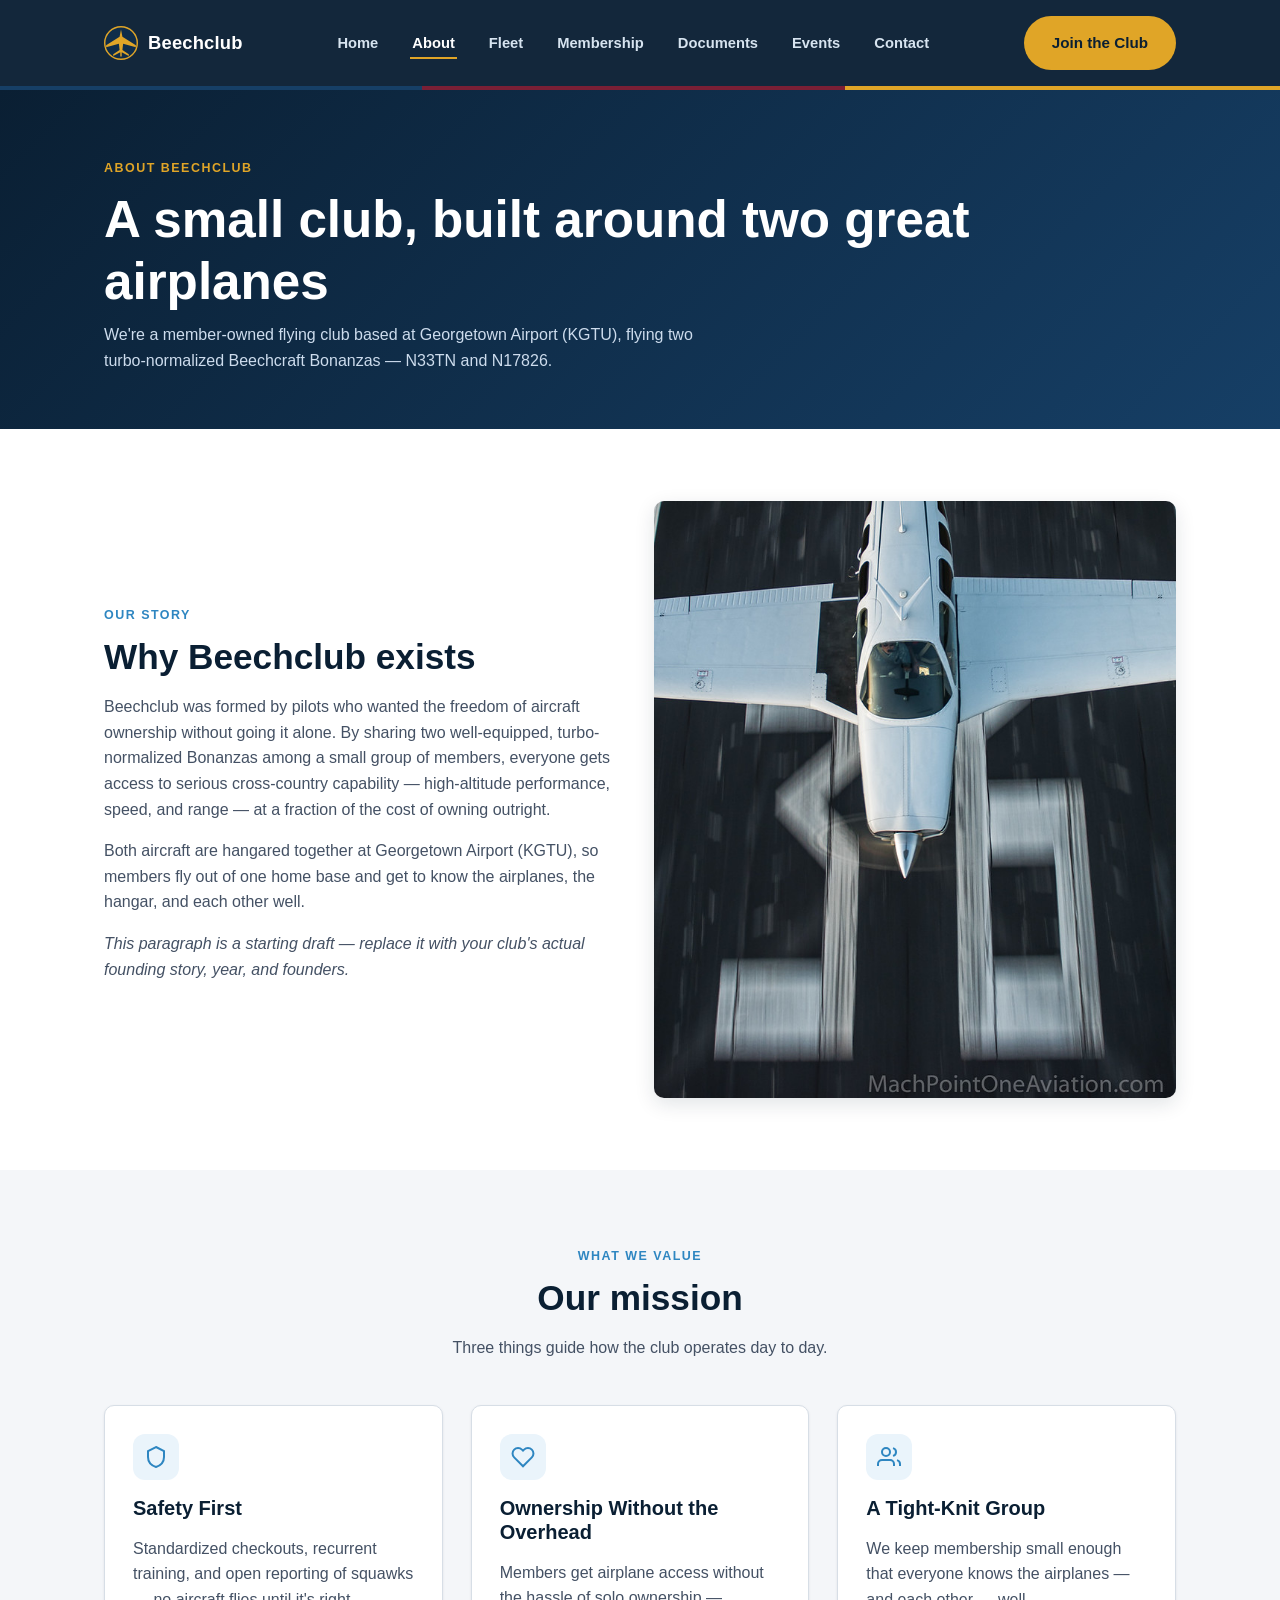
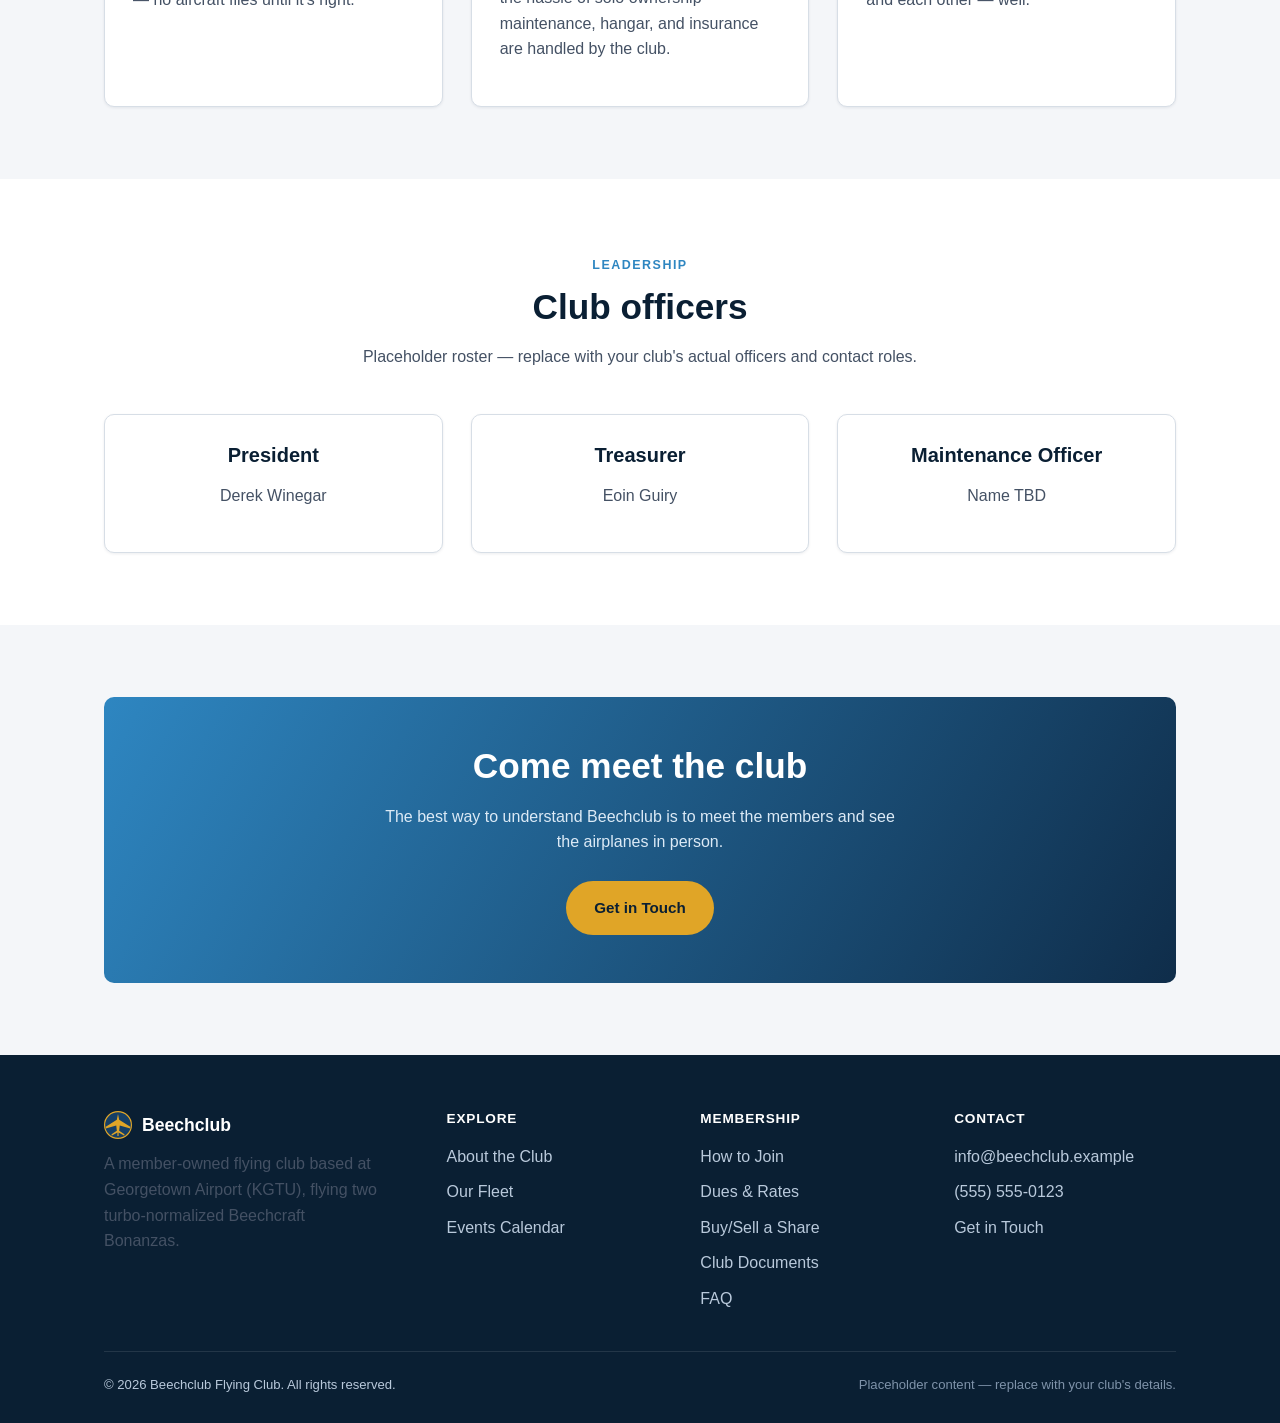
==== about.html @ 1ef234a2 "Add president and treasurer names to officer roster" ====
<!doctype html>
<html lang="en">
<head>
<meta charset="UTF-8">
<meta name="viewport" content="width=device-width, initial-scale=1.0">
<title>About Us — Beechclub Flying Club</title>
<meta name="description" content="Beechclub is a member-owned flying club based at Georgetown Airport (KGTU), flying two turbo-normalized Beechcraft Bonanzas.">
<link rel="icon" href="assets/favicon.svg" type="image/svg+xml">
<link rel="stylesheet" href="styles.css">
</head>
<body>

<header class="site-header">
  <nav class="nav">
    <a href="index.html" class="brand">
      <svg class="brand-mark" viewBox="0 0 48 48" fill="none" xmlns="http://www.w3.org/2000/svg">
        <circle cx="24" cy="24" r="23" fill="#0f2d4a" stroke="#e0a527" stroke-width="2"/>
        <path fill="#e0a527" d="M24,5 L26,15 L45,27 L45,30 L27,25 L26,34 L35,40 L35,42.5 L25,37 L25,43 L23,43 L23,37 L13,42.5 L13,40 L22,34 L21,25 L3,30 L3,27 L22,15 Z"/>
      </svg>
      Beechclub
    </a>
    <button class="nav-toggle" aria-label="Toggle navigation" aria-expanded="false">&#9776;</button>
    <ul class="nav-links">
      <li><a href="index.html">Home</a></li>
      <li><a href="about.html" aria-current="page">About</a></li>
      <li><a href="fleet.html">Fleet</a></li>
      <li><a href="membership.html">Membership</a></li>
      <li><a href="documents.html">Documents</a></li>
      <li><a href="events.html">Events</a></li>
      <li><a href="contact.html">Contact</a></li>
      <li class="nav-cta-mobile"><a href="membership.html" class="btn btn-primary">Join the Club</a></li>
    </ul>
    <div class="nav-cta">
      <a href="membership.html" class="btn btn-primary">Join the Club</a>
    </div>
  </nav>
</header>

<header class="page-header">
  <div class="container">
    <span class="eyebrow">About Beechclub</span>
    <h1>A small club, built around two great airplanes</h1>
    <p>We're a member-owned flying club based at Georgetown Airport (KGTU), flying two turbo-normalized Beechcraft Bonanzas — N33TN and N17826.</p>
  </div>
</header>

<section class="section">
  <div class="container">
    <div class="grid grid-2" style="align-items:center;">
      <div>
        <span class="eyebrow">Our Story</span>
        <h2>Why Beechclub exists</h2>
        <p>Beechclub was formed by pilots who wanted the freedom of aircraft ownership without going it alone. By sharing two well-equipped, turbo-normalized Bonanzas among a small group of members, everyone gets access to serious cross-country capability — high-altitude performance, speed, and range — at a fraction of the cost of owning outright.</p>
        <p>Both aircraft are hangared together at Georgetown Airport (KGTU), so members fly out of one home base and get to know the airplanes, the hangar, and each other well.</p>
        <p><em>This paragraph is a starting draft — replace it with your club's actual founding story, year, and founders.</em></p>
      </div>
      <div>
        <img src="assets/photos/overhead-departure.jpg" alt="Beechclub Bonanza departing Georgetown Airport (KGTU)" style="border-radius: var(--radius); box-shadow: var(--shadow-md);">
      </div>
    </div>
  </div>
</section>

<section class="section section--alt">
  <div class="container">
    <div class="section-head">
      <span class="eyebrow">What We Value</span>
      <h2>Our mission</h2>
      <p>Three things guide how the club operates day to day.</p>
    </div>
    <div class="grid grid-3">
      <div class="card">
        <div class="card-icon">
          <svg viewBox="0 0 24 24" fill="none" stroke="currentColor" stroke-width="2"><path d="M12 2l8 4v6c0 5-3.5 8.5-8 10-4.5-1.5-8-5-8-10V6l8-4z"/></svg>
        </div>
        <h3>Safety First</h3>
        <p>Standardized checkouts, recurrent training, and open reporting of squawks — no aircraft flies until it's right.</p>
      </div>
      <div class="card">
        <div class="card-icon">
          <svg viewBox="0 0 24 24" fill="none" stroke="currentColor" stroke-width="2"><path d="M20.84 4.61a5.5 5.5 0 00-7.78 0L12 5.67l-1.06-1.06a5.5 5.5 0 10-7.78 7.78L12 21.23l8.84-8.84a5.5 5.5 0 000-7.78z"/></svg>
        </div>
        <h3>Ownership Without the Overhead</h3>
        <p>Members get airplane access without the hassle of solo ownership — maintenance, hangar, and insurance are handled by the club.</p>
      </div>
      <div class="card">
        <div class="card-icon">
          <svg viewBox="0 0 24 24" fill="none" stroke="currentColor" stroke-width="2"><path d="M17 21v-2a4 4 0 00-4-4H5a4 4 0 00-4 4v2M9 11a4 4 0 100-8 4 4 0 000 8zM23 21v-2a4 4 0 00-3-3.87M16 3.13a4 4 0 010 7.75"/></svg>
        </div>
        <h3>A Tight-Knit Group</h3>
        <p>We keep membership small enough that everyone knows the airplanes — and each other — well.</p>
      </div>
    </div>
  </div>
</section>

<section class="section">
  <div class="container">
    <div class="section-head">
      <span class="eyebrow">Leadership</span>
      <h2>Club officers</h2>
      <p>Placeholder roster — replace with your club's actual officers and contact roles.</p>
    </div>
    <div class="grid grid-3">
      <div class="card text-center">
        <h3>President</h3>
        <p>Derek Winegar</p>
      </div>
      <div class="card text-center">
        <h3>Treasurer</h3>
        <p>Eoin Guiry</p>
      </div>
      <div class="card text-center">
        <h3>Maintenance Officer</h3>
        <p>Name TBD</p>
      </div>
    </div>
  </div>
</section>

<section class="section section--alt">
  <div class="container">
    <div class="cta-band">
      <h2>Come meet the club</h2>
      <p>The best way to understand Beechclub is to meet the members and see the airplanes in person.</p>
      <a href="contact.html" class="btn btn-primary">Get in Touch</a>
    </div>
  </div>
</section>

<footer class="site-footer">
  <div class="container">
    <div class="footer-grid">
      <div>
        <div class="footer-brand">
          <svg viewBox="0 0 48 48" fill="none" xmlns="http://www.w3.org/2000/svg">
            <circle cx="24" cy="24" r="23" fill="#163f66" stroke="#e0a527" stroke-width="2"/>
            <path fill="#e0a527" d="M24,5 L26,15 L45,27 L45,30 L27,25 L26,34 L35,40 L35,42.5 L25,37 L25,43 L23,43 L23,37 L13,42.5 L13,40 L22,34 L21,25 L3,30 L3,27 L22,15 Z"/>
          </svg>
          Beechclub
        </div>
        <p style="max-width: 280px;">A member-owned flying club based at Georgetown Airport (KGTU), flying two turbo-normalized Beechcraft Bonanzas.</p>
      </div>
      <div>
        <h4>Explore</h4>
        <ul>
          <li><a href="about.html">About the Club</a></li>
          <li><a href="fleet.html">Our Fleet</a></li>
          <li><a href="events.html">Events Calendar</a></li>
        </ul>
      </div>
      <div>
        <h4>Membership</h4>
        <ul>
          <li><a href="membership.html">How to Join</a></li>
          <li><a href="membership.html#dues">Dues &amp; Rates</a></li>
          <li><a href="membership.html#shares">Buy/Sell a Share</a></li>
          <li><a href="documents.html">Club Documents</a></li>
          <li><a href="membership.html#faq">FAQ</a></li>
        </ul>
      </div>
      <div>
        <h4>Contact</h4>
        <ul>
          <li><a href="mailto:info@beechclub.example">info@beechclub.example</a></li>
          <li><a href="tel:+15555550123">(555) 555-0123</a></li>
          <li><a href="contact.html">Get in Touch</a></li>
        </ul>
      </div>
    </div>
    <div class="footer-bottom">
      <span>&copy; 2026 Beechclub Flying Club. All rights reserved.</span>
      <span class="footer-note">Placeholder content — replace with your club's details.</span>
    </div>
  </div>
</footer>

<script src="script.js"></script>
</body>
</html>
---- styles.css ----
/* ==========================================================================
   Beechclub Flying Club — stylesheet
   ========================================================================== */

:root {
  --navy-900: #0a1f33;
  --navy-800: #0f2d4a;
  --navy-700: #163f66;
  --sky-500: #2e86c1;
  --sky-400: #4fa8dc;
  --sky-100: #eaf4fb;
  --gold-500: #e0a527;
  --gold-600: #c98f18;
  --maroon-600: #7a1f35;
  --gray-900: #1b2530;
  --gray-700: #445164;
  --gray-500: #6b7789;
  --gray-300: #d7dee6;
  --gray-100: #f4f6f9;
  --white: #ffffff;
  --radius: 10px;
  --shadow-sm: 0 1px 3px rgba(10, 31, 51, 0.08);
  --shadow-md: 0 6px 20px rgba(10, 31, 51, 0.12);
  --max-width: 1120px;
  --font: -apple-system, BlinkMacSystemFont, "Segoe UI", Roboto, Helvetica, Arial, sans-serif;
}

* {
  box-sizing: border-box;
}

html {
  scroll-behavior: smooth;
}

body {
  margin: 0;
  font-family: var(--font);
  color: var(--gray-900);
  background: var(--white);
  line-height: 1.6;
  -webkit-font-smoothing: antialiased;
}

img {
  max-width: 100%;
  display: block;
}

a {
  color: inherit;
  text-decoration: none;
}

.container {
  max-width: var(--max-width);
  margin: 0 auto;
  padding: 0 24px;
}

h1, h2, h3, h4 {
  font-weight: 700;
  line-height: 1.2;
  color: var(--navy-900);
  margin: 0 0 16px;
}

h1 { font-size: clamp(2rem, 4.5vw, 3.2rem); }
h2 { font-size: clamp(1.6rem, 3vw, 2.2rem); }
h3 { font-size: 1.25rem; }

p { margin: 0 0 16px; color: var(--gray-700); }

.eyebrow {
  display: inline-block;
  font-size: 0.78rem;
  font-weight: 700;
  letter-spacing: 0.12em;
  text-transform: uppercase;
  color: var(--sky-500);
  margin-bottom: 10px;
}

.section {
  padding: 72px 0;
}

.section--alt {
  background: var(--gray-100);
}

.section--navy {
  background: var(--navy-900);
  color: var(--white);
}

.section--navy h2, .section--navy .eyebrow {
  color: var(--white);
}

.section--navy p {
  color: #c3d3e3;
}

.section-head {
  max-width: 640px;
  margin: 0 auto 44px;
  text-align: center;
}

.section-head p {
  margin: 0;
}

/* ---------- Buttons ---------- */

.btn {
  display: inline-flex;
  align-items: center;
  justify-content: center;
  gap: 8px;
  padding: 13px 26px;
  border-radius: 999px;
  font-weight: 600;
  font-size: 0.95rem;
  border: 2px solid transparent;
  cursor: pointer;
  transition: transform 0.15s ease, box-shadow 0.15s ease, background 0.15s ease, color 0.15s ease;
}

.btn-primary {
  background: var(--gold-500);
  color: var(--navy-900);
}

.btn-primary:hover {
  background: var(--gold-600);
  transform: translateY(-1px);
}

.btn-outline {
  background: transparent;
  border-color: rgba(255, 255, 255, 0.5);
  color: var(--white);
}

.btn-outline:hover {
  background: rgba(255, 255, 255, 0.12);
}

.btn-outline-navy {
  background: transparent;
  border-color: var(--navy-700);
  color: var(--navy-800);
}

.btn-outline-navy:hover {
  background: var(--navy-800);
  color: var(--white);
}

/* ---------- Header / Nav ---------- */

.site-header {
  position: sticky;
  top: 0;
  z-index: 100;
  background: rgba(10, 31, 51, 0.96);
  backdrop-filter: blur(6px);
}

.site-header::after {
  content: "";
  display: block;
  height: 4px;
  background: linear-gradient(to right,
    var(--navy-700) 0%, var(--navy-700) 33%,
    var(--maroon-600) 33%, var(--maroon-600) 66%,
    var(--gold-500) 66%, var(--gold-500) 100%);
}

.nav {
  display: flex;
  align-items: center;
  justify-content: space-between;
  padding: 16px 24px;
  max-width: var(--max-width);
  margin: 0 auto;
}

.brand {
  display: flex;
  align-items: center;
  gap: 10px;
  color: var(--white);
  font-weight: 800;
  font-size: 1.15rem;
  letter-spacing: 0.01em;
}

.brand-mark {
  width: 34px;
  height: 34px;
  flex-shrink: 0;
}

.nav-links {
  display: flex;
  align-items: center;
  gap: 30px;
  list-style: none;
  margin: 0;
  padding: 0;
}

.nav-links a {
  color: #d7e4f0;
  font-weight: 600;
  font-size: 0.92rem;
  padding: 6px 2px;
  border-bottom: 2px solid transparent;
  transition: color 0.15s ease, border-color 0.15s ease;
}

.nav-links a:hover,
.nav-links a[aria-current="page"] {
  color: var(--white);
  border-color: var(--gold-500);
}

.nav-cta {
  display: flex;
  align-items: center;
  gap: 16px;
}

.nav-toggle {
  display: none;
  background: none;
  border: none;
  color: var(--white);
  font-size: 1.6rem;
  cursor: pointer;
  padding: 4px;
}

.nav-cta-mobile {
  display: none;
}

@media (max-width: 860px) {
  .nav-toggle {
    display: block;
    order: 2;
    margin-left: auto;
  }

  .nav-cta {
    display: none;
  }

  .nav-links {
    position: absolute;
    top: 100%;
    left: 0;
    right: 0;
    background: var(--navy-800);
    flex-direction: column;
    align-items: flex-start;
    gap: 0;
    max-height: 0;
    overflow: hidden;
    transition: max-height 0.25s ease;
  }

  .nav-links.is-open {
    max-height: 480px;
  }

  .nav-links li {
    width: 100%;
  }

  .nav-links a {
    display: block;
    width: 100%;
    padding: 14px 24px;
    border-bottom: 1px solid rgba(255,255,255,0.08);
  }

  .nav-cta-mobile {
    display: block;
    padding: 14px 24px;
  }

  .nav-cta-mobile a {
    display: block;
    width: 100%;
    text-align: center;
    border-bottom: none;
  }
}

/* ---------- Hero ---------- */

.hero {
  position: relative;
  background: linear-gradient(150deg, var(--navy-900) 0%, var(--navy-700) 60%, var(--sky-500) 130%);
  color: var(--white);
  padding: 96px 0 110px;
  overflow: hidden;
}

.hero::after {
  content: "";
  position: absolute;
  inset: 0;
  background-image: radial-gradient(circle at 82% 20%, rgba(224, 165, 39, 0.18), transparent 45%),
                     radial-gradient(circle at 10% 85%, rgba(79, 168, 220, 0.25), transparent 40%);
  pointer-events: none;
}

.hero-inner {
  position: relative;
  display: grid;
  grid-template-columns: 1.1fr 0.9fr;
  gap: 48px;
  align-items: center;
}

.hero h1 {
  color: var(--white);
  margin-bottom: 18px;
}

.hero p.lead {
  font-size: 1.15rem;
  color: #d7e4f0;
  max-width: 480px;
}

.hero-actions {
  display: flex;
  gap: 14px;
  flex-wrap: wrap;
  margin-top: 30px;
}

.hero-stats {
  display: flex;
  gap: 28px;
  margin-top: 48px;
  flex-wrap: wrap;
}

.hero-stat .num {
  font-size: 1.9rem;
  font-weight: 800;
  color: var(--gold-500);
}

.hero-stat .label {
  font-size: 0.82rem;
  color: #b9c9db;
  text-transform: uppercase;
  letter-spacing: 0.06em;
}

.hero-art {
  position: relative;
  display: flex;
  align-items: center;
  justify-content: center;
}

.hero-art svg {
  width: 100%;
  max-width: 420px;
  filter: drop-shadow(0 20px 30px rgba(0,0,0,0.35));
}

@media (max-width: 860px) {
  .hero-inner { grid-template-columns: 1fr; }
  .hero-art { order: -1; }
  .hero-art svg { max-width: 260px; }
}

/* ---------- Page header (non-home pages) ---------- */

.page-header {
  background: linear-gradient(135deg, var(--navy-900), var(--navy-700));
  color: var(--white);
  padding: 64px 0 56px;
}

.page-header .eyebrow { color: var(--gold-500); }
.page-header h1 { color: var(--white); margin-bottom: 10px; }
.page-header p { color: #cddced; max-width: 620px; margin: 0; }

/* ---------- Cards / grids ---------- */

.grid {
  display: grid;
  gap: 28px;
}

.grid-3 { grid-template-columns: repeat(3, 1fr); }
.grid-2 { grid-template-columns: repeat(2, 1fr); }

@media (max-width: 860px) {
  .grid-3, .grid-2 { grid-template-columns: 1fr; }
}

.card {
  background: var(--white);
  border: 1px solid var(--gray-300);
  border-radius: var(--radius);
  padding: 28px;
  box-shadow: var(--shadow-sm);
  transition: transform 0.15s ease, box-shadow 0.15s ease;
}

.card:hover {
  transform: translateY(-3px);
  box-shadow: var(--shadow-md);
}

.card-icon {
  width: 46px;
  height: 46px;
  border-radius: 12px;
  background: var(--sky-100);
  color: var(--sky-500);
  display: flex;
  align-items: center;
  justify-content: center;
  margin-bottom: 16px;
}

.card-icon svg { width: 24px; height: 24px; }

/* ---------- Aircraft cards ---------- */

.plane-card {
  background: var(--white);
  border: 1px solid var(--gray-300);
  border-radius: var(--radius);
  overflow: hidden;
  box-shadow: var(--shadow-sm);
}

.plane-media {
  height: 190px;
  background: linear-gradient(135deg, var(--sky-500), var(--navy-700));
  display: flex;
  align-items: center;
  justify-content: center;
  position: relative;
}

.plane-media svg {
  width: 96px;
  height: 96px;
  color: rgba(255,255,255,0.92);
}

.plane-tag {
  position: absolute;
  top: 14px;
  left: 14px;
  background: var(--gold-500);
  color: var(--navy-900);
  font-size: 0.72rem;
  font-weight: 800;
  letter-spacing: 0.05em;
  text-transform: uppercase;
  padding: 5px 10px;
  border-radius: 999px;
}

.plane-body { padding: 22px 24px 26px; }

.plane-body h3 { margin-bottom: 4px; }

.plane-reg {
  font-size: 0.85rem;
  color: var(--sky-500);
  font-weight: 700;
  margin-bottom: 14px;
}

.spec-table {
  width: 100%;
  border-collapse: collapse;
  margin: 14px 0 6px;
  font-size: 0.9rem;
}

.spec-table td {
  padding: 7px 0;
  border-bottom: 1px solid var(--gray-300);
  color: var(--gray-700);
}

.spec-table td:last-child {
  text-align: right;
  font-weight: 700;
  color: var(--navy-900);
}

/* ---------- Tables ---------- */

.table-wrap {
  overflow-x: auto;
  border-radius: var(--radius);
  border: 1px solid var(--gray-300);
}

table.dues {
  width: 100%;
  border-collapse: collapse;
  min-width: 520px;
}

table.dues th, table.dues td {
  padding: 14px 20px;
  text-align: left;
  border-bottom: 1px solid var(--gray-300);
}

table.dues th {
  background: var(--navy-900);
  color: var(--white);
  font-size: 0.85rem;
  text-transform: uppercase;
  letter-spacing: 0.04em;
}

table.dues tbody tr:last-child td { border-bottom: none; }
table.dues tbody tr:nth-child(even) { background: var(--gray-100); }

/* ---------- Steps ---------- */

.steps {
  counter-reset: step;
  list-style: none;
  margin: 0;
  padding: 0;
  display: grid;
  gap: 20px;
}

.steps li {
  display: flex;
  gap: 18px;
  align-items: flex-start;
}

.steps li::before {
  counter-increment: step;
  content: counter(step);
  flex-shrink: 0;
  width: 38px;
  height: 38px;
  border-radius: 50%;
  background: var(--gold-500);
  color: var(--navy-900);
  font-weight: 800;
  display: flex;
  align-items: center;
  justify-content: center;
}

.steps h4 { margin-bottom: 4px; }
.steps p { margin: 0; }

/* ---------- Timeline / events ---------- */

.event-row {
  display: flex;
  gap: 24px;
  padding: 22px 0;
  border-bottom: 1px solid var(--gray-300);
}

.event-row:last-child { border-bottom: none; }

.event-date {
  flex-shrink: 0;
  width: 84px;
  text-align: center;
  background: var(--navy-900);
  color: var(--white);
  border-radius: var(--radius);
  padding: 12px 8px;
}

.event-date .month {
  display: block;
  font-size: 0.72rem;
  text-transform: uppercase;
  letter-spacing: 0.06em;
  color: var(--gold-500);
  font-weight: 700;
}

.event-date .day {
  display: block;
  font-size: 1.5rem;
  font-weight: 800;
}

.event-body h3 { margin-bottom: 4px; }

.event-meta {
  font-size: 0.85rem;
  color: var(--sky-500);
  font-weight: 700;
  margin-bottom: 8px;
}

.badge {
  display: inline-block;
  font-size: 0.72rem;
  font-weight: 700;
  text-transform: uppercase;
  letter-spacing: 0.04em;
  padding: 4px 10px;
  border-radius: 999px;
  background: var(--sky-100);
  color: var(--sky-500);
  margin-left: 10px;
}

/* ---------- Forms ---------- */

.form-grid {
  display: grid;
  grid-template-columns: 1fr 1fr;
  gap: 20px;
}

.form-grid .full { grid-column: 1 / -1; }

@media (max-width: 700px) {
  .form-grid { grid-template-columns: 1fr; }
}

label {
  display: block;
  font-size: 0.85rem;
  font-weight: 700;
  color: var(--navy-900);
  margin-bottom: 6px;
}

input, select, textarea {
  width: 100%;
  padding: 12px 14px;
  border: 1px solid var(--gray-300);
  border-radius: 8px;
  font-family: var(--font);
  font-size: 0.95rem;
  color: var(--gray-900);
  background: var(--white);
}

input:focus, select:focus, textarea:focus {
  outline: none;
  border-color: var(--sky-500);
  box-shadow: 0 0 0 3px rgba(46, 134, 193, 0.15);
}

textarea { resize: vertical; min-height: 120px; }

.form-note {
  font-size: 0.82rem;
  color: var(--gray-500);
  margin-top: 4px;
}

.form-success {
  display: none;
  background: #e6f6ec;
  border: 1px solid #b7e3c6;
  color: #1e6b3a;
  padding: 16px 18px;
  border-radius: var(--radius);
  margin-bottom: 20px;
  font-weight: 600;
}

/* ---------- Contact info list ---------- */

.info-list {
  display: grid;
  gap: 18px;
}

.info-item {
  display: flex;
  gap: 14px;
  align-items: flex-start;
}

.info-item .card-icon { margin-bottom: 0; }

.info-item h4 { margin-bottom: 2px; }
.info-item p { margin: 0; }

.map-placeholder {
  height: 260px;
  border-radius: var(--radius);
  background: repeating-linear-gradient(135deg, var(--sky-100), var(--sky-100) 12px, var(--white) 12px, var(--white) 24px);
  border: 1px dashed var(--gray-300);
  display: flex;
  align-items: center;
  justify-content: center;
  color: var(--gray-500);
  font-weight: 600;
  text-align: center;
  padding: 20px;
}

/* ---------- Weather / METAR ---------- */

.metar-grid {
  display: grid;
  grid-template-columns: repeat(auto-fit, minmax(240px, 1fr));
  gap: 20px;
}

.metar-card {
  background: var(--white);
  border: 1px solid var(--gray-300);
  border-radius: var(--radius);
  padding: 20px 22px;
  box-shadow: var(--shadow-sm);
}

.metar-card-head {
  display: flex;
  align-items: flex-start;
  justify-content: space-between;
  gap: 10px;
  margin-bottom: 14px;
}

.metar-station {
  font-weight: 800;
  font-size: 1.05rem;
  color: var(--navy-900);
  display: flex;
  flex-direction: column;
}

.metar-name {
  font-weight: 500;
  font-size: 0.78rem;
  color: var(--gray-500);
  margin-top: 2px;
}

.metar-badge {
  flex-shrink: 0;
  font-size: 0.72rem;
  font-weight: 800;
  letter-spacing: 0.04em;
  padding: 4px 10px;
  border-radius: 999px;
  color: var(--white);
  background: var(--gray-500);
}

.fc-vfr { background: #1e8f4e; }
.fc-mvfr { background: #2e86c1; }
.fc-ifr { background: #d1453b; }
.fc-lifr { background: #b13be0; }

.metar-stats {
  display: grid;
  grid-template-columns: 1fr 1fr;
  gap: 10px 14px;
  font-size: 0.88rem;
  color: var(--navy-900);
  font-weight: 600;
  margin-bottom: 14px;
}

.metar-stats span {
  display: block;
  font-size: 0.72rem;
  font-weight: 700;
  text-transform: uppercase;
  letter-spacing: 0.04em;
  color: var(--gray-500);
  margin-bottom: 2px;
}

.metar-meta {
  font-size: 0.78rem;
  color: var(--gray-500);
  border-top: 1px solid var(--gray-300);
  padding-top: 10px;
}

.metar-meta a {
  color: var(--sky-500);
  font-weight: 600;
}

/* ---------- CTA band ---------- */

.cta-band {
  background: linear-gradient(120deg, var(--sky-500), var(--navy-800));
  color: var(--white);
  border-radius: var(--radius);
  padding: 48px;
  text-align: center;
}

.cta-band h2 { color: var(--white); }
.cta-band p { color: #dceaf6; max-width: 520px; margin: 0 auto 26px; }

/* ---------- Footer ---------- */

.site-footer {
  background: var(--navy-900);
  color: #b9c9db;
  padding: 56px 0 28px;
}

.footer-grid {
  display: grid;
  grid-template-columns: 1.4fr 1fr 1fr 1fr;
  gap: 32px;
  margin-bottom: 40px;
}

@media (max-width: 860px) {
  .footer-grid { grid-template-columns: 1fr 1fr; }
}
@media (max-width: 520px) {
  .footer-grid { grid-template-columns: 1fr; }
}

.footer-grid h4 {
  color: var(--white);
  font-size: 0.85rem;
  text-transform: uppercase;
  letter-spacing: 0.06em;
  margin-bottom: 16px;
}

.footer-brand {
  display: flex;
  align-items: center;
  gap: 10px;
  color: var(--white);
  font-weight: 800;
  font-size: 1.1rem;
  margin-bottom: 12px;
}

.footer-brand svg { width: 28px; height: 28px; }

.footer-grid ul {
  list-style: none;
  margin: 0;
  padding: 0;
  display: grid;
  gap: 10px;
}

.footer-grid a:hover { color: var(--white); }

.footer-bottom {
  border-top: 1px solid rgba(255,255,255,0.1);
  padding-top: 22px;
  display: flex;
  justify-content: space-between;
  flex-wrap: wrap;
  gap: 10px;
  font-size: 0.82rem;
}

.footer-note {
  color: #7f93aa;
}

/* ---------- Utility ---------- */

.text-center { text-align: center; }
.mt-0 { margin-top: 0; }
.mb-0 { margin-bottom: 0; }
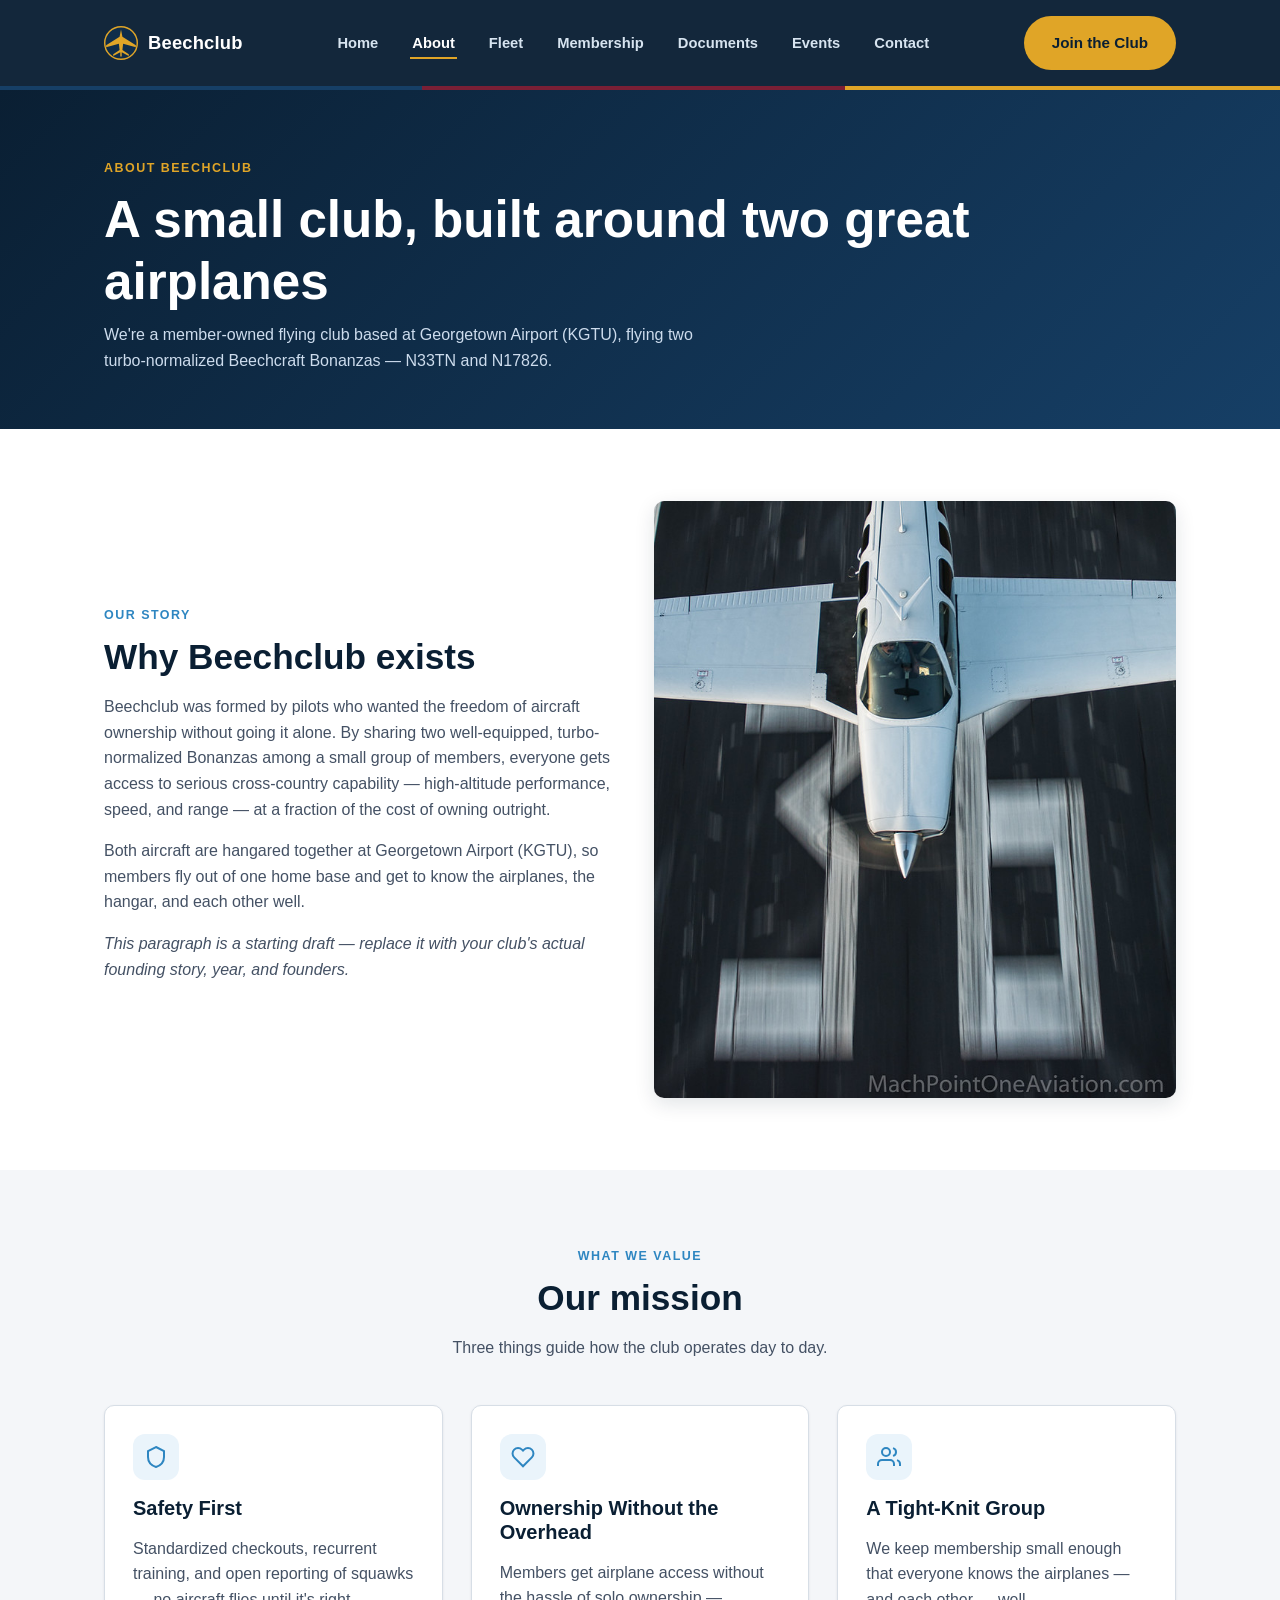
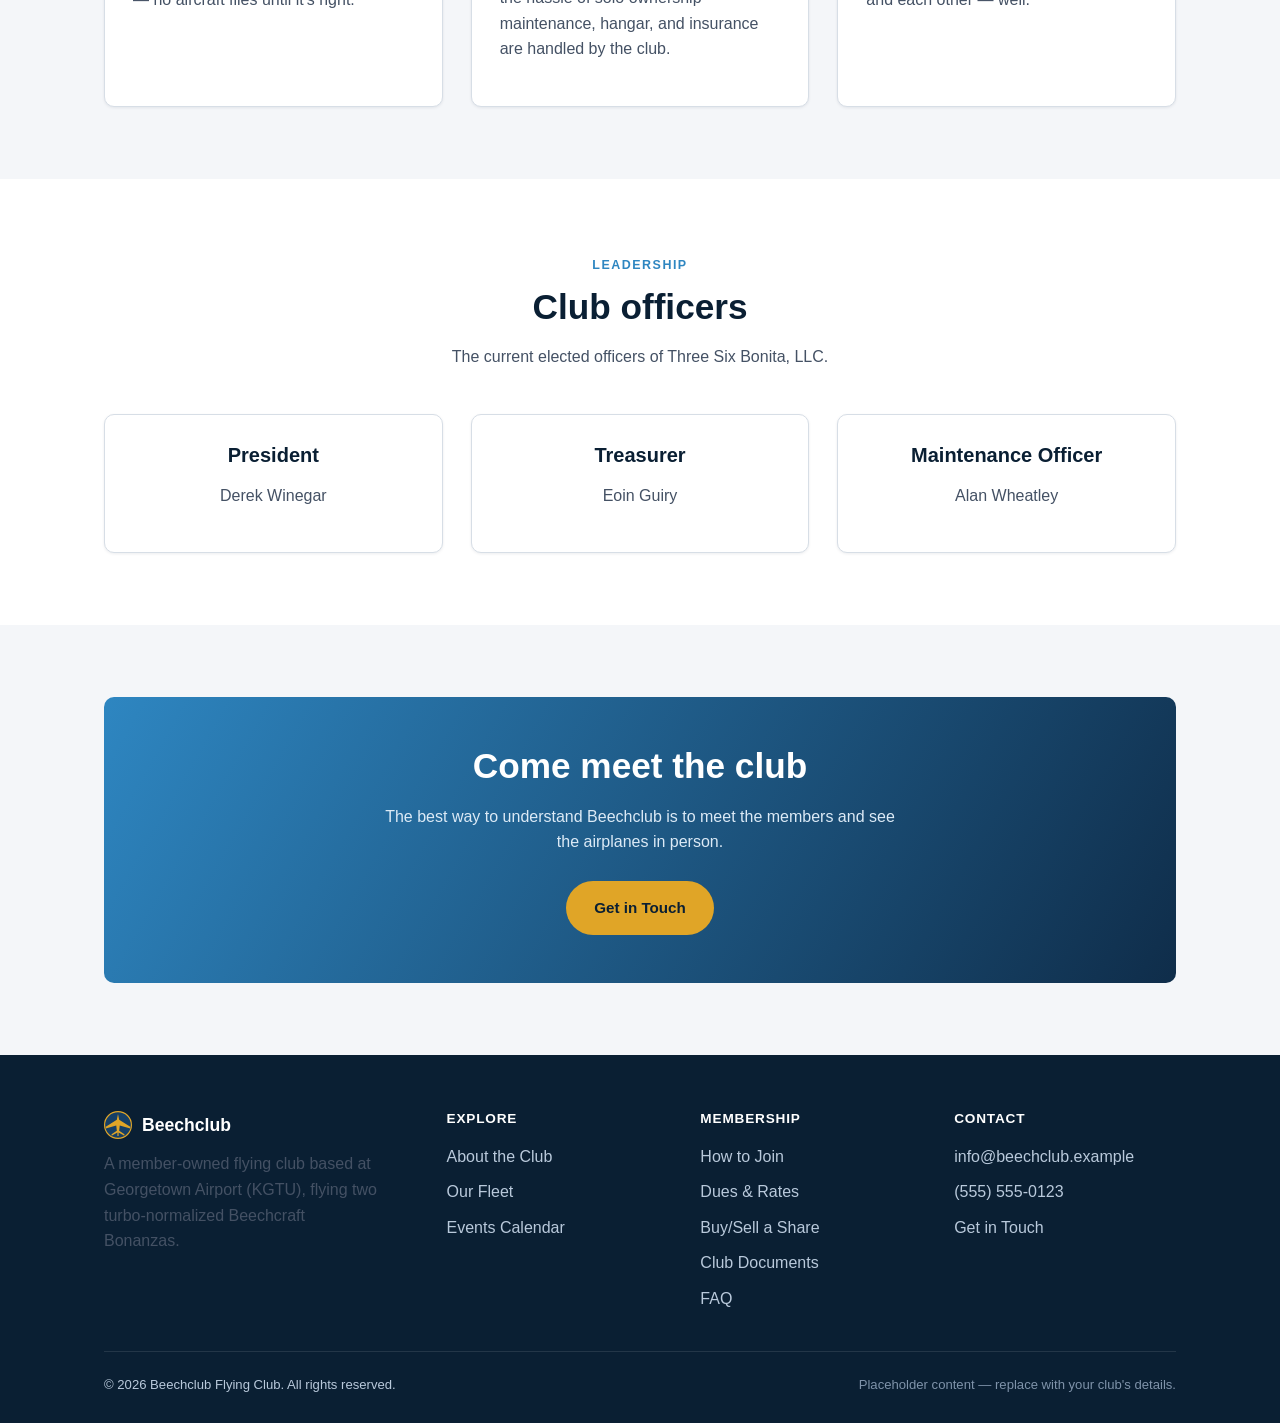
==== commit 47cfb06f: "Add Operating Agreement and Club Rules PDFs, fill in officer roster Publish the Three Six Bonita, LL" ====
--- a/about.html
+++ b/about.html
@@ -99,7 +99,7 @@
     <div class="section-head">
       <span class="eyebrow">Leadership</span>
       <h2>Club officers</h2>
-      <p>Placeholder roster — replace with your club's actual officers and contact roles.</p>
+      <p>The current elected officers of Three Six Bonita, LLC.</p>
     </div>
     <div class="grid grid-3">
       <div class="card text-center">
@@ -112,7 +112,7 @@
       </div>
       <div class="card text-center">
         <h3>Maintenance Officer</h3>
-        <p>Name TBD</p>
+        <p>Alan Wheatley</p>
       </div>
     </div>
   </div>
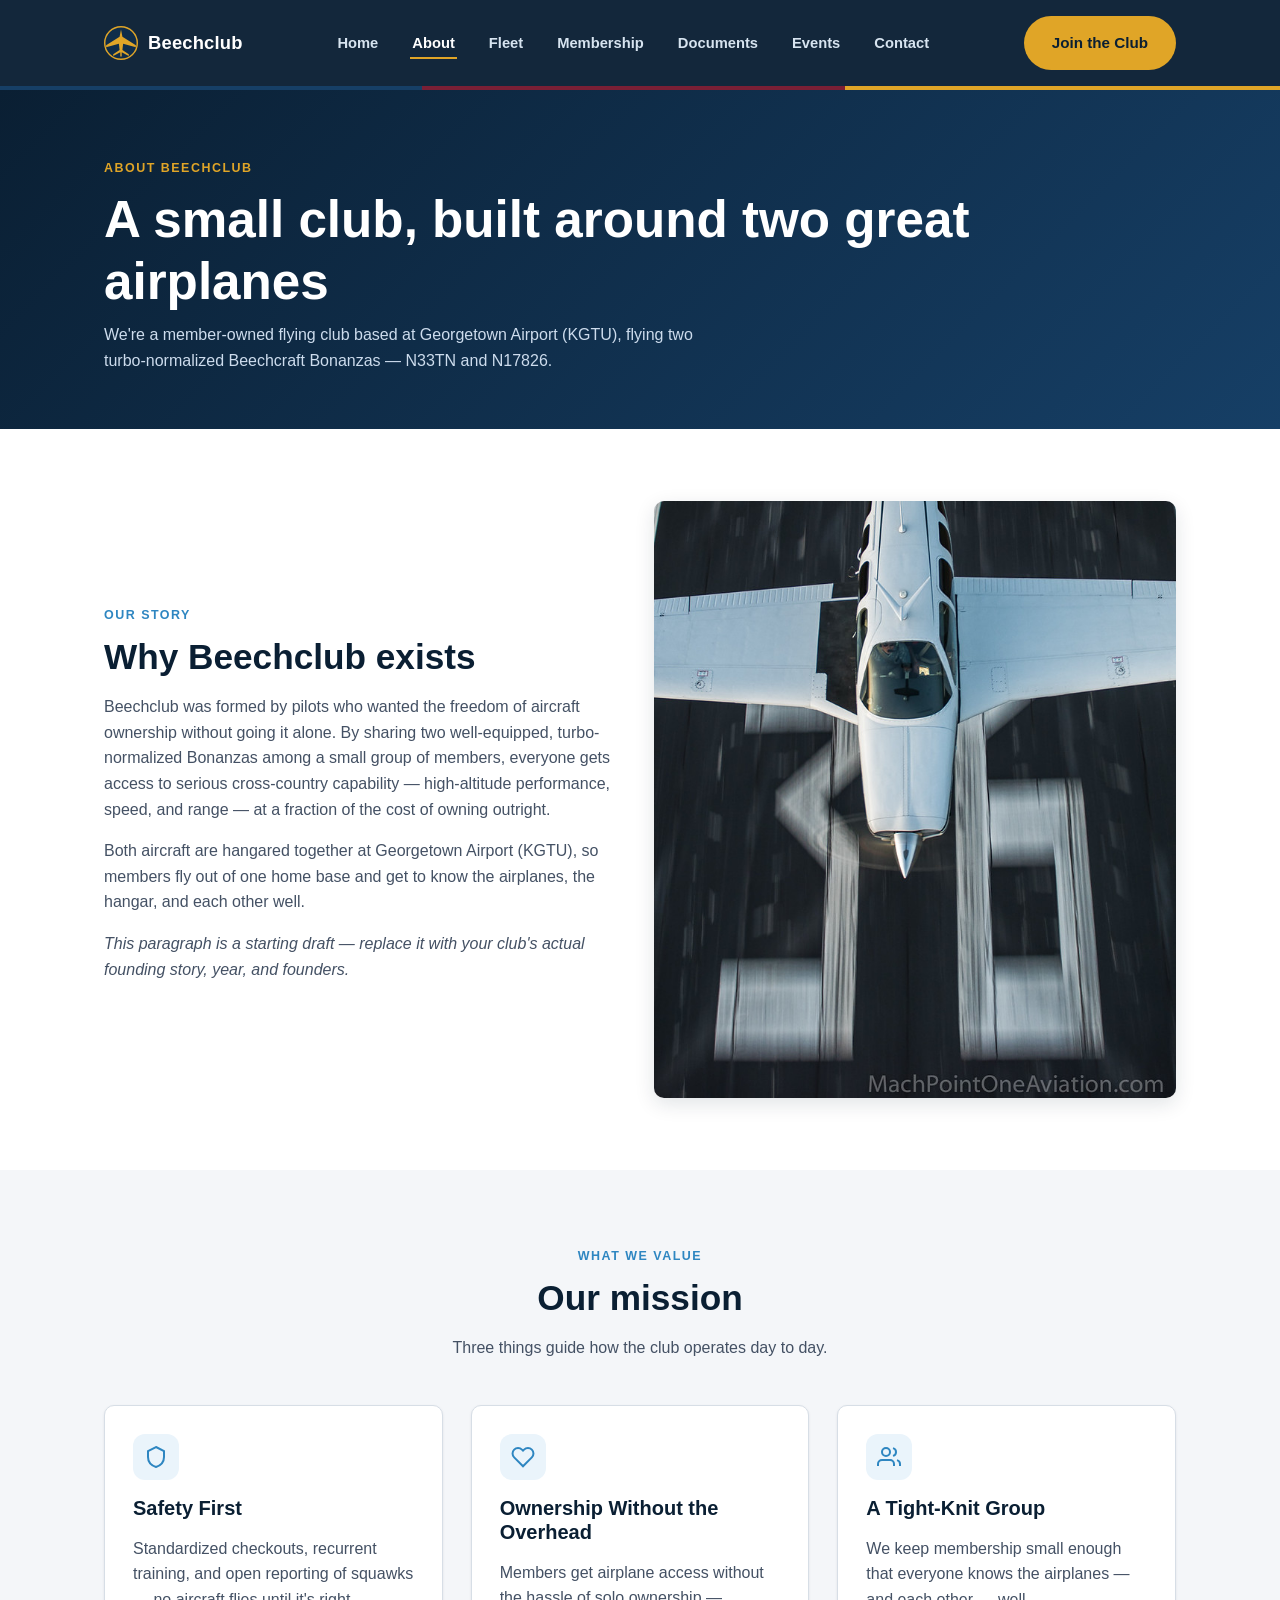
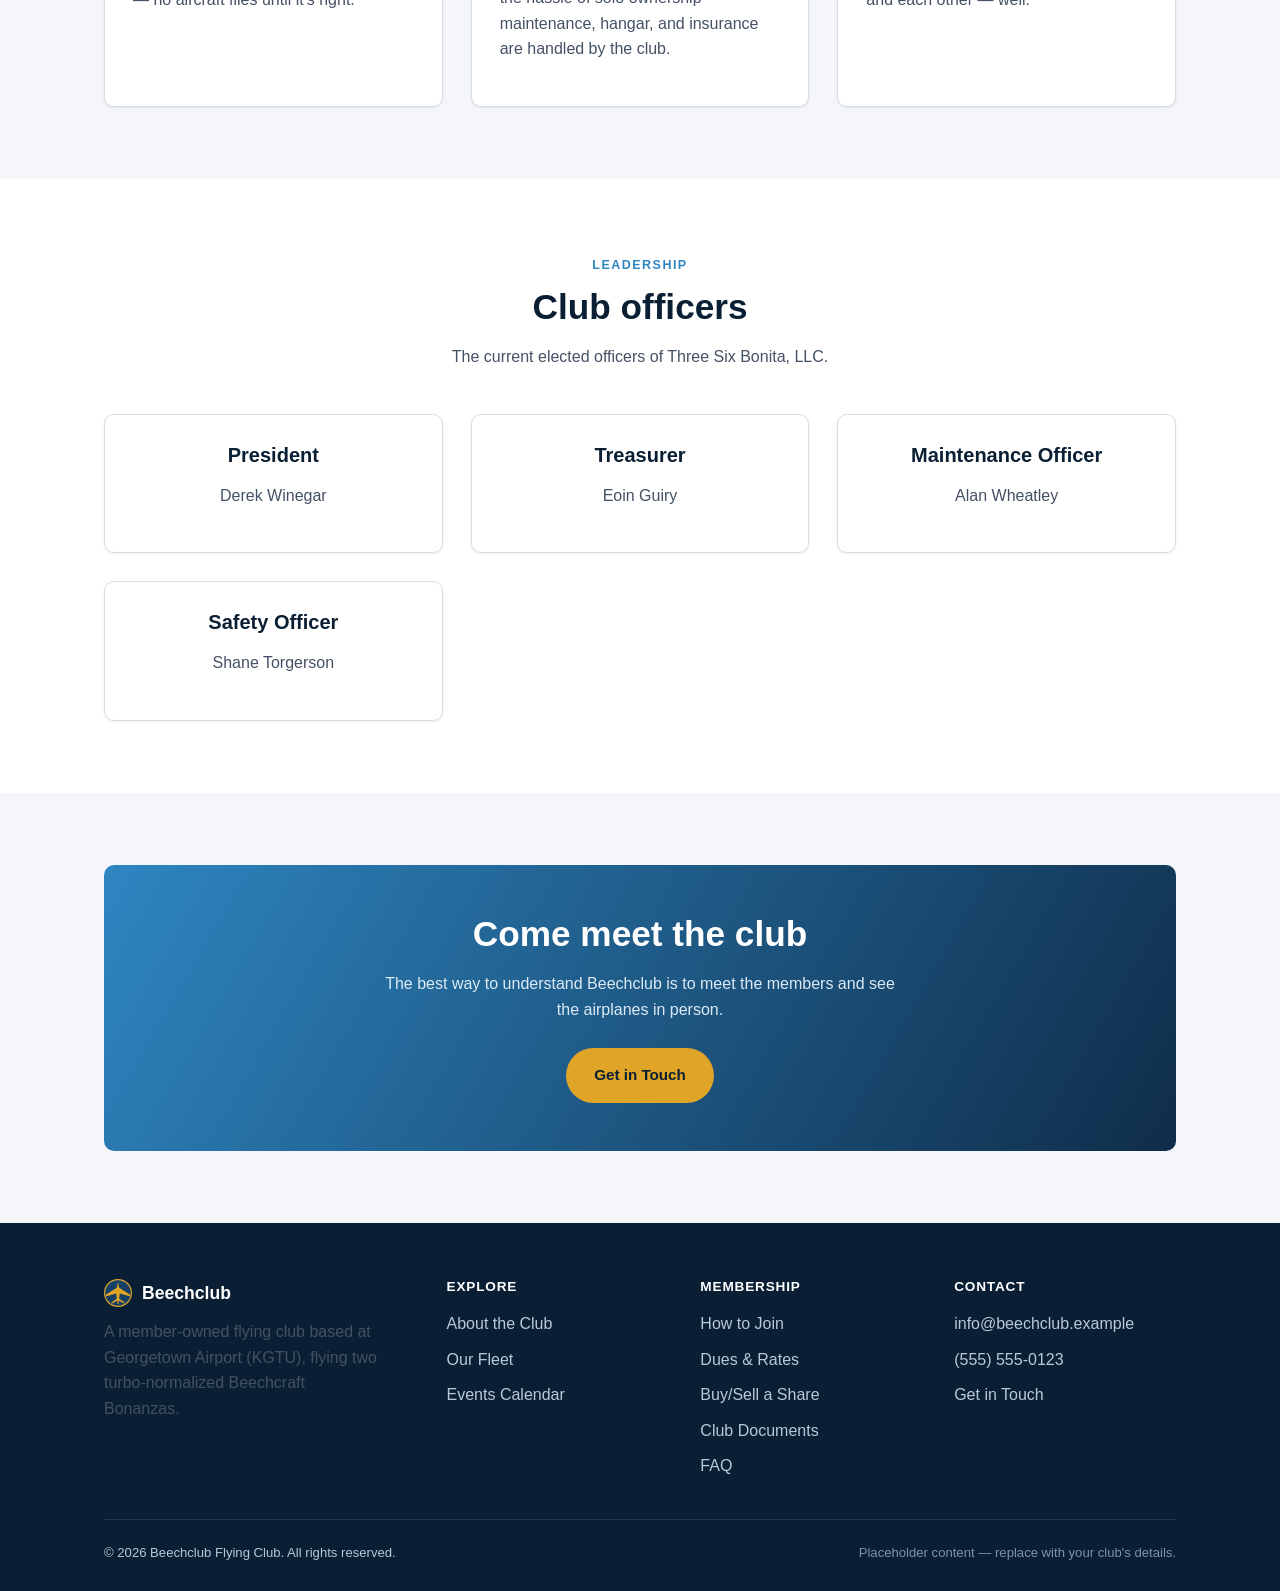
==== commit 355068bf: "Add Safety Officer to the club officers roster" ====
--- a/about.html
+++ b/about.html
@@ -114,6 +114,10 @@
         <h3>Maintenance Officer</h3>
         <p>Alan Wheatley</p>
       </div>
+      <div class="card text-center">
+        <h3>Safety Officer</h3>
+        <p>Shane Torgerson</p>
+      </div>
     </div>
   </div>
 </section>
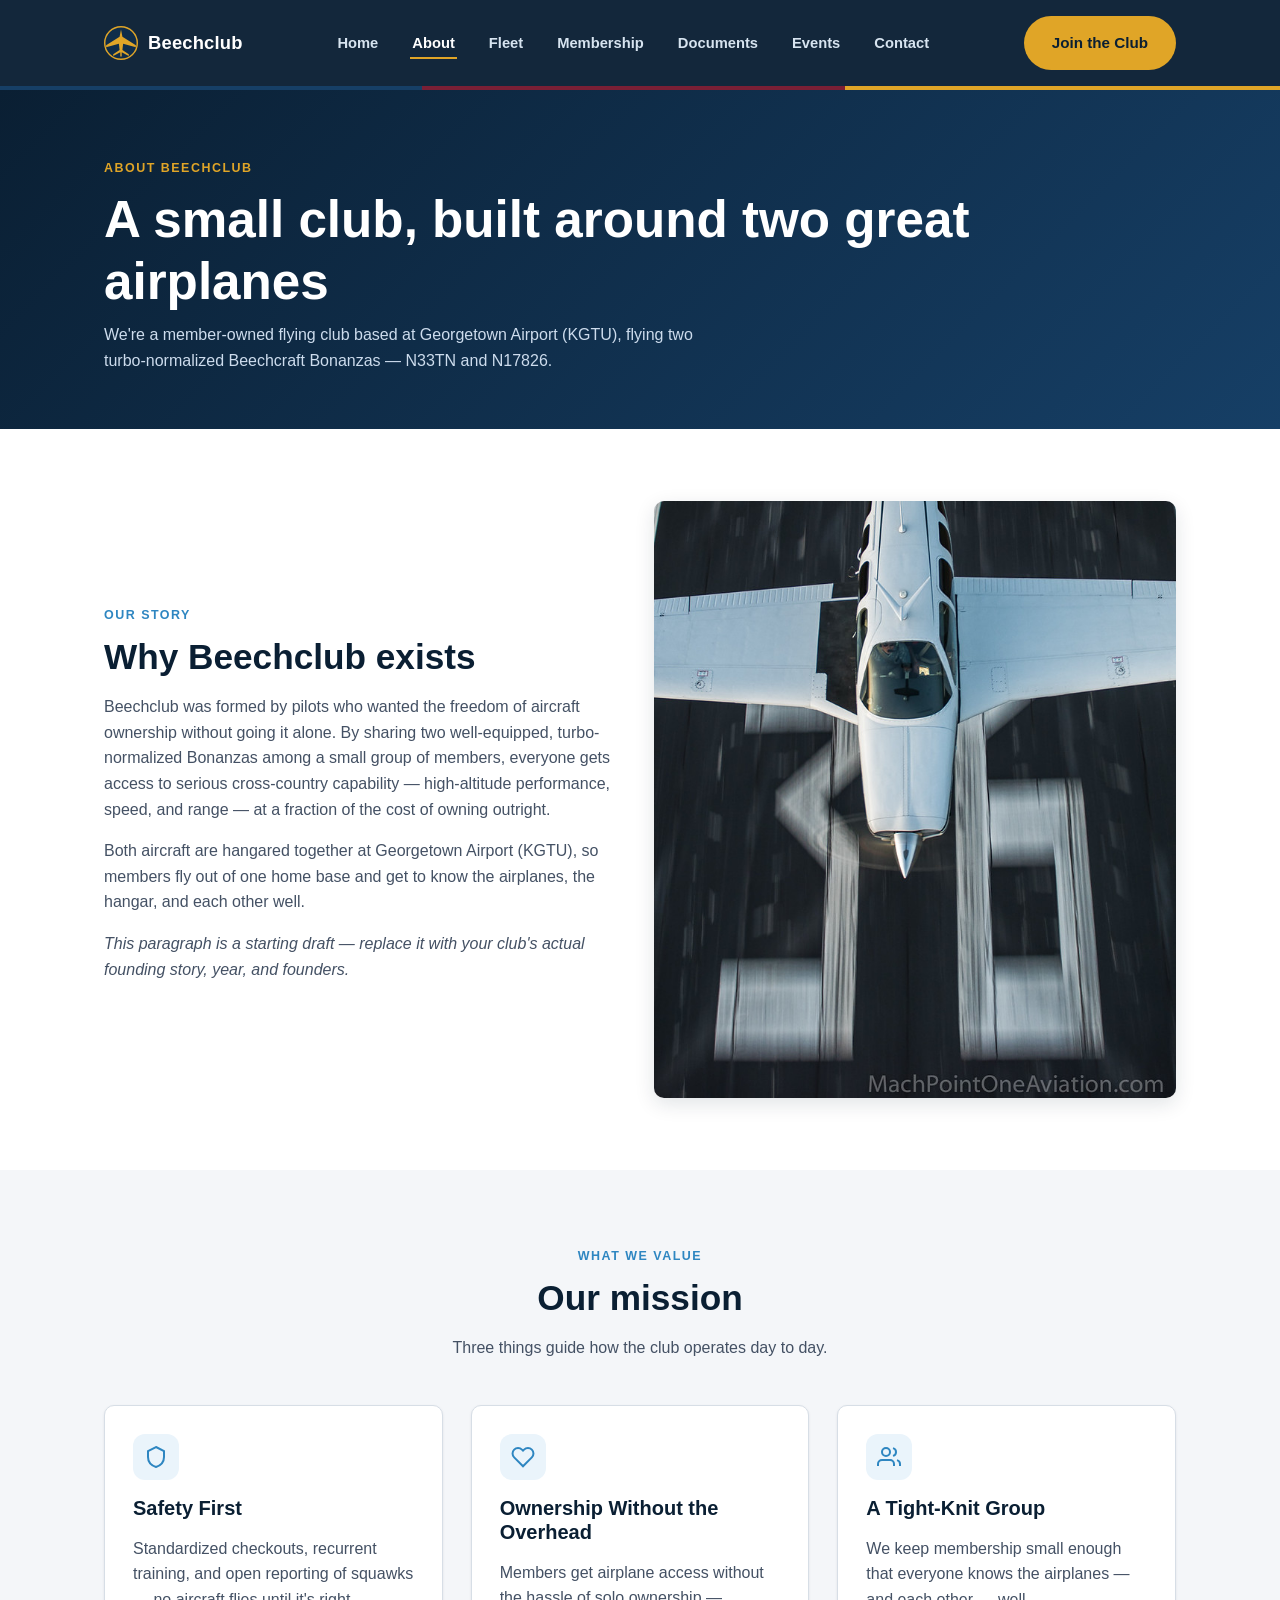
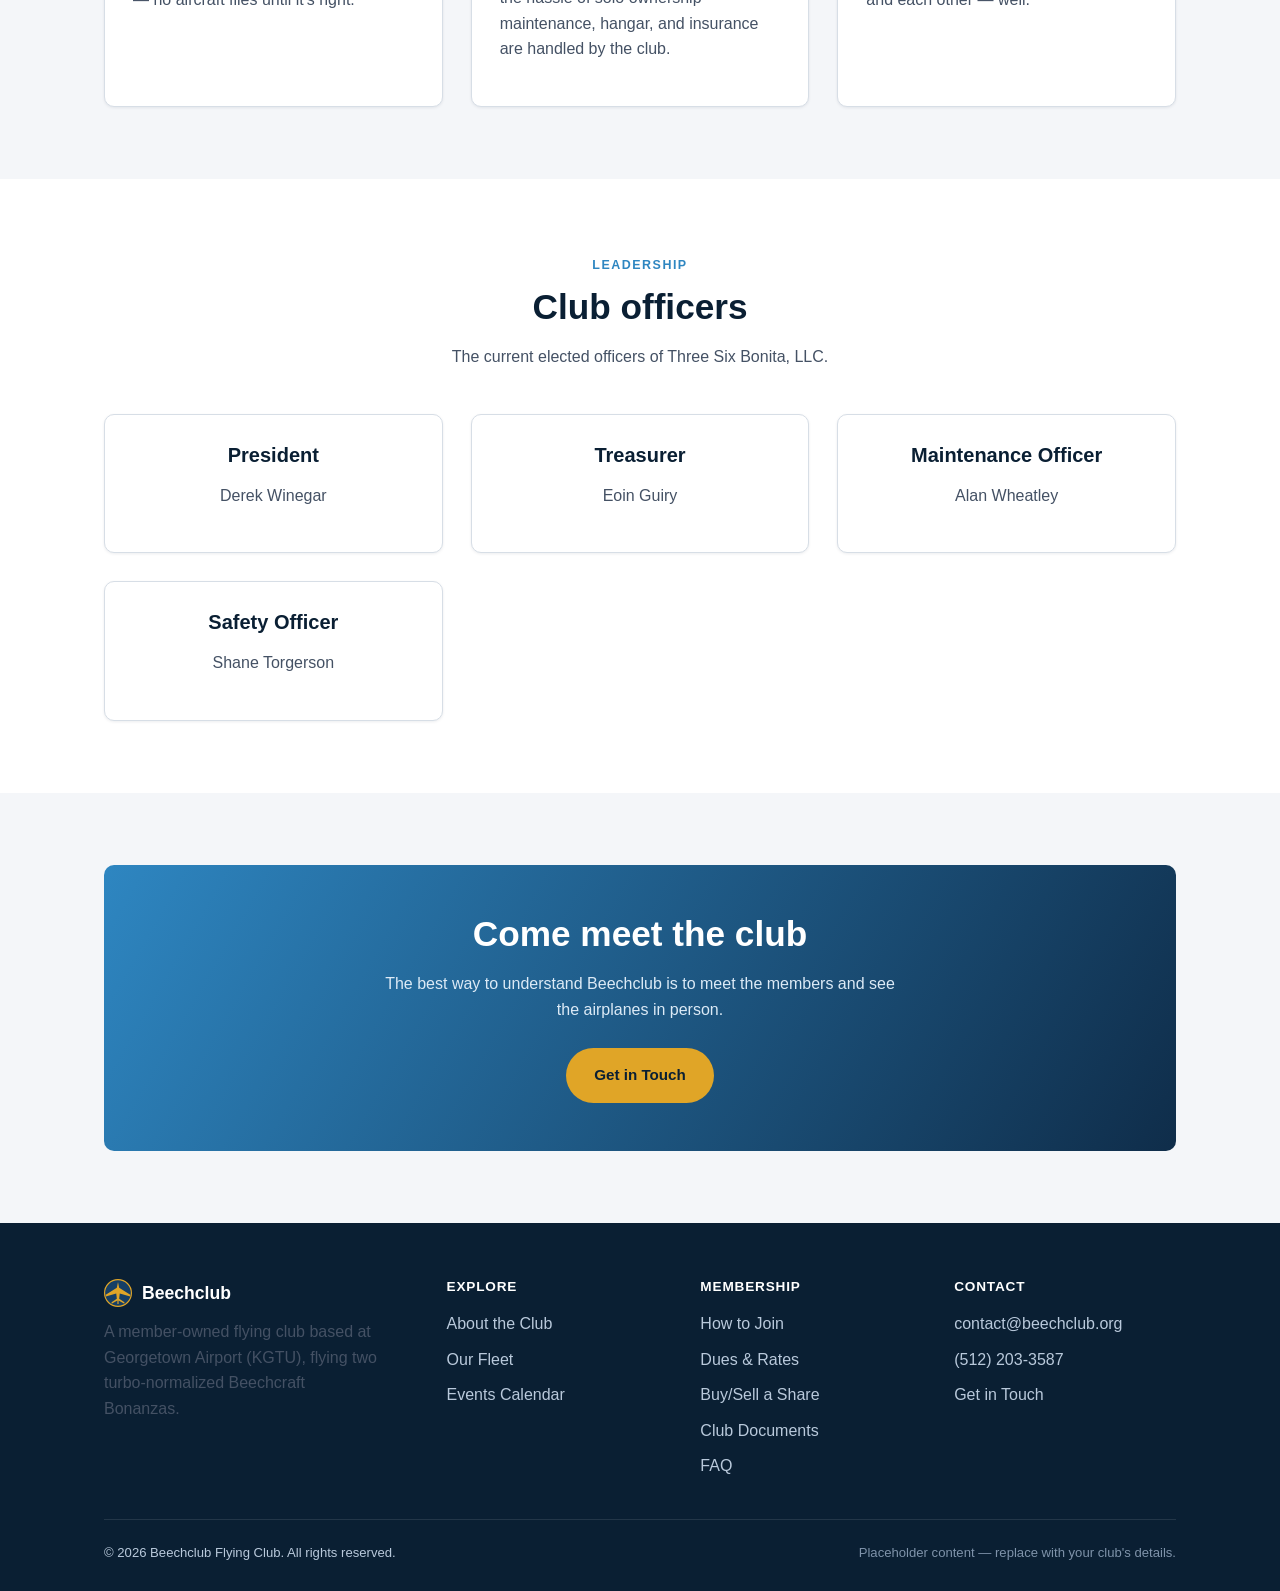
==== commit c95ed1c1: "Set real club contact info and N33TN/N17826 avionics details - Replace placeholder email/phone (info" ====
--- a/about.html
+++ b/about.html
@@ -166,8 +166,8 @@
       <div>
         <h4>Contact</h4>
         <ul>
-          <li><a href="mailto:info@beechclub.example">info@beechclub.example</a></li>
-          <li><a href="tel:+15555550123">(555) 555-0123</a></li>
+          <li><a href="mailto:contact@beechclub.org">contact@beechclub.org</a></li>
+          <li><a href="tel:+15122033587">(512) 203-3587</a></li>
           <li><a href="contact.html">Get in Touch</a></li>
         </ul>
       </div>
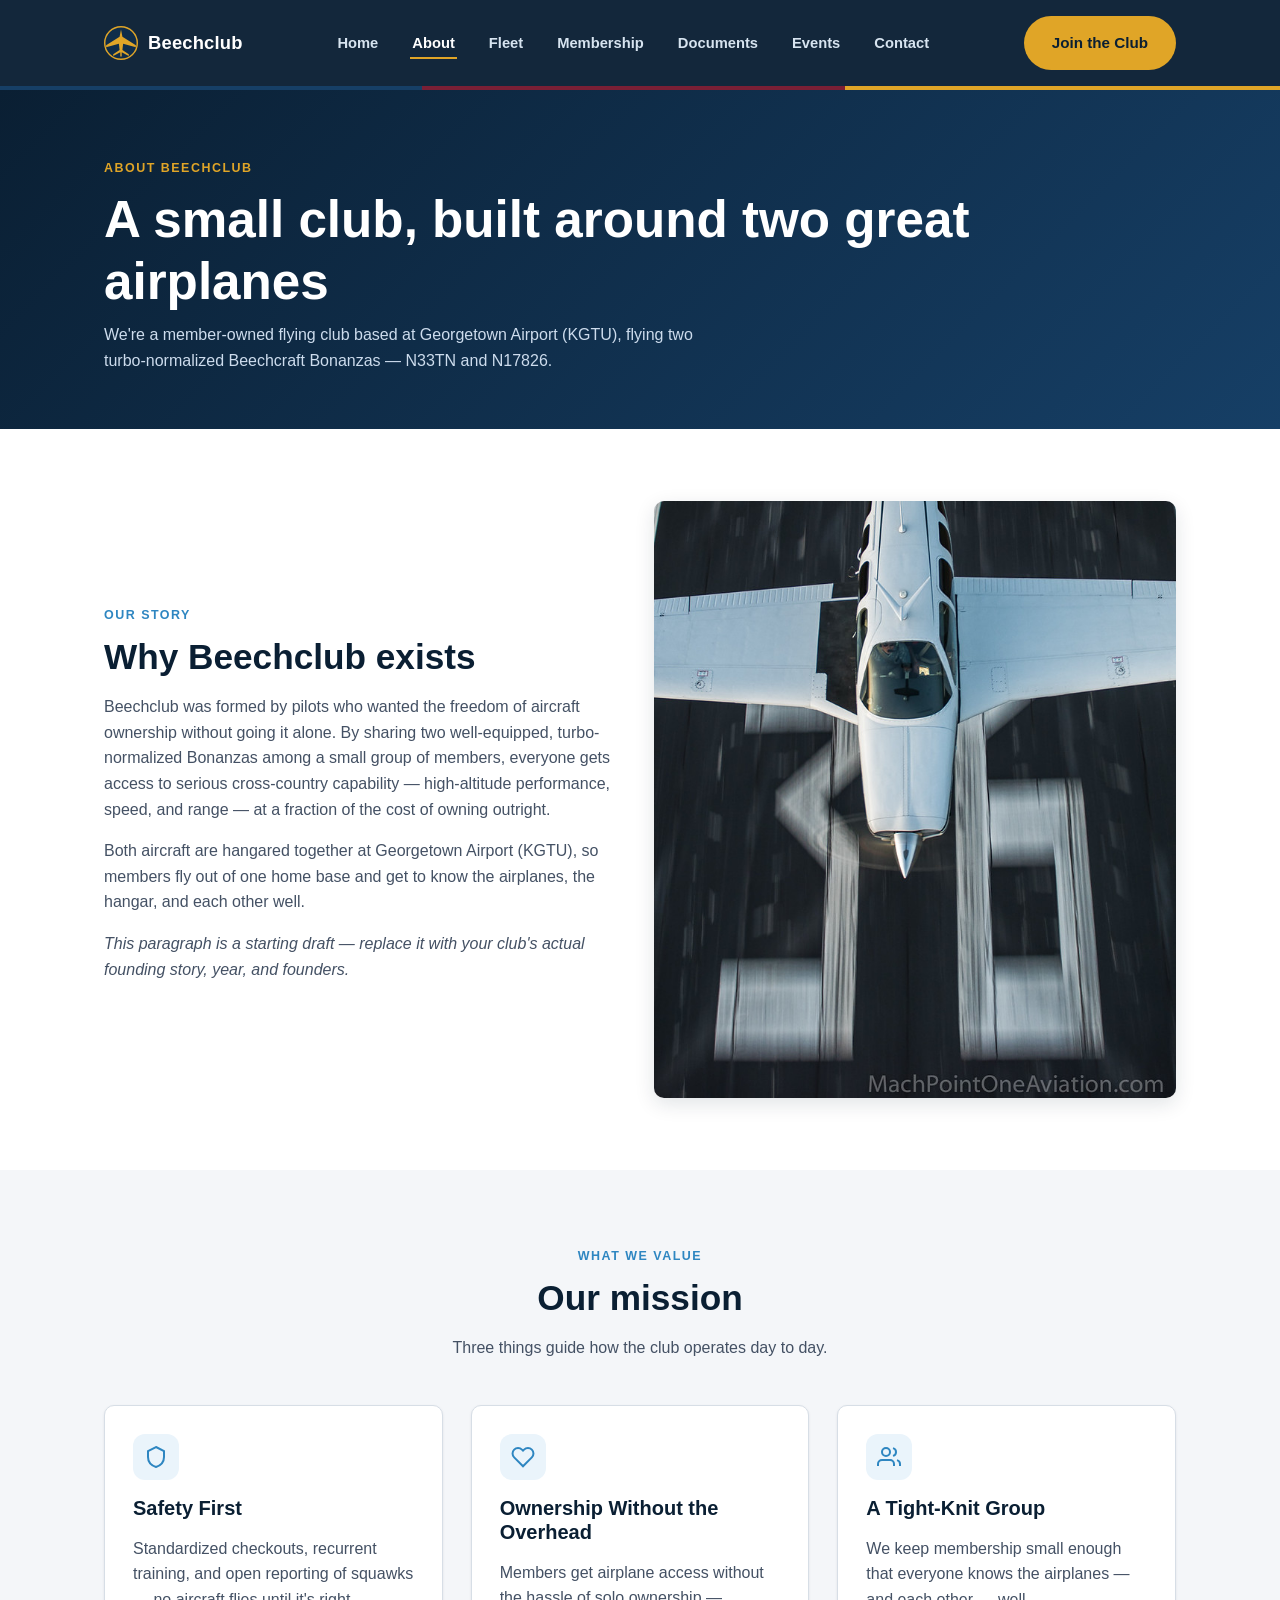
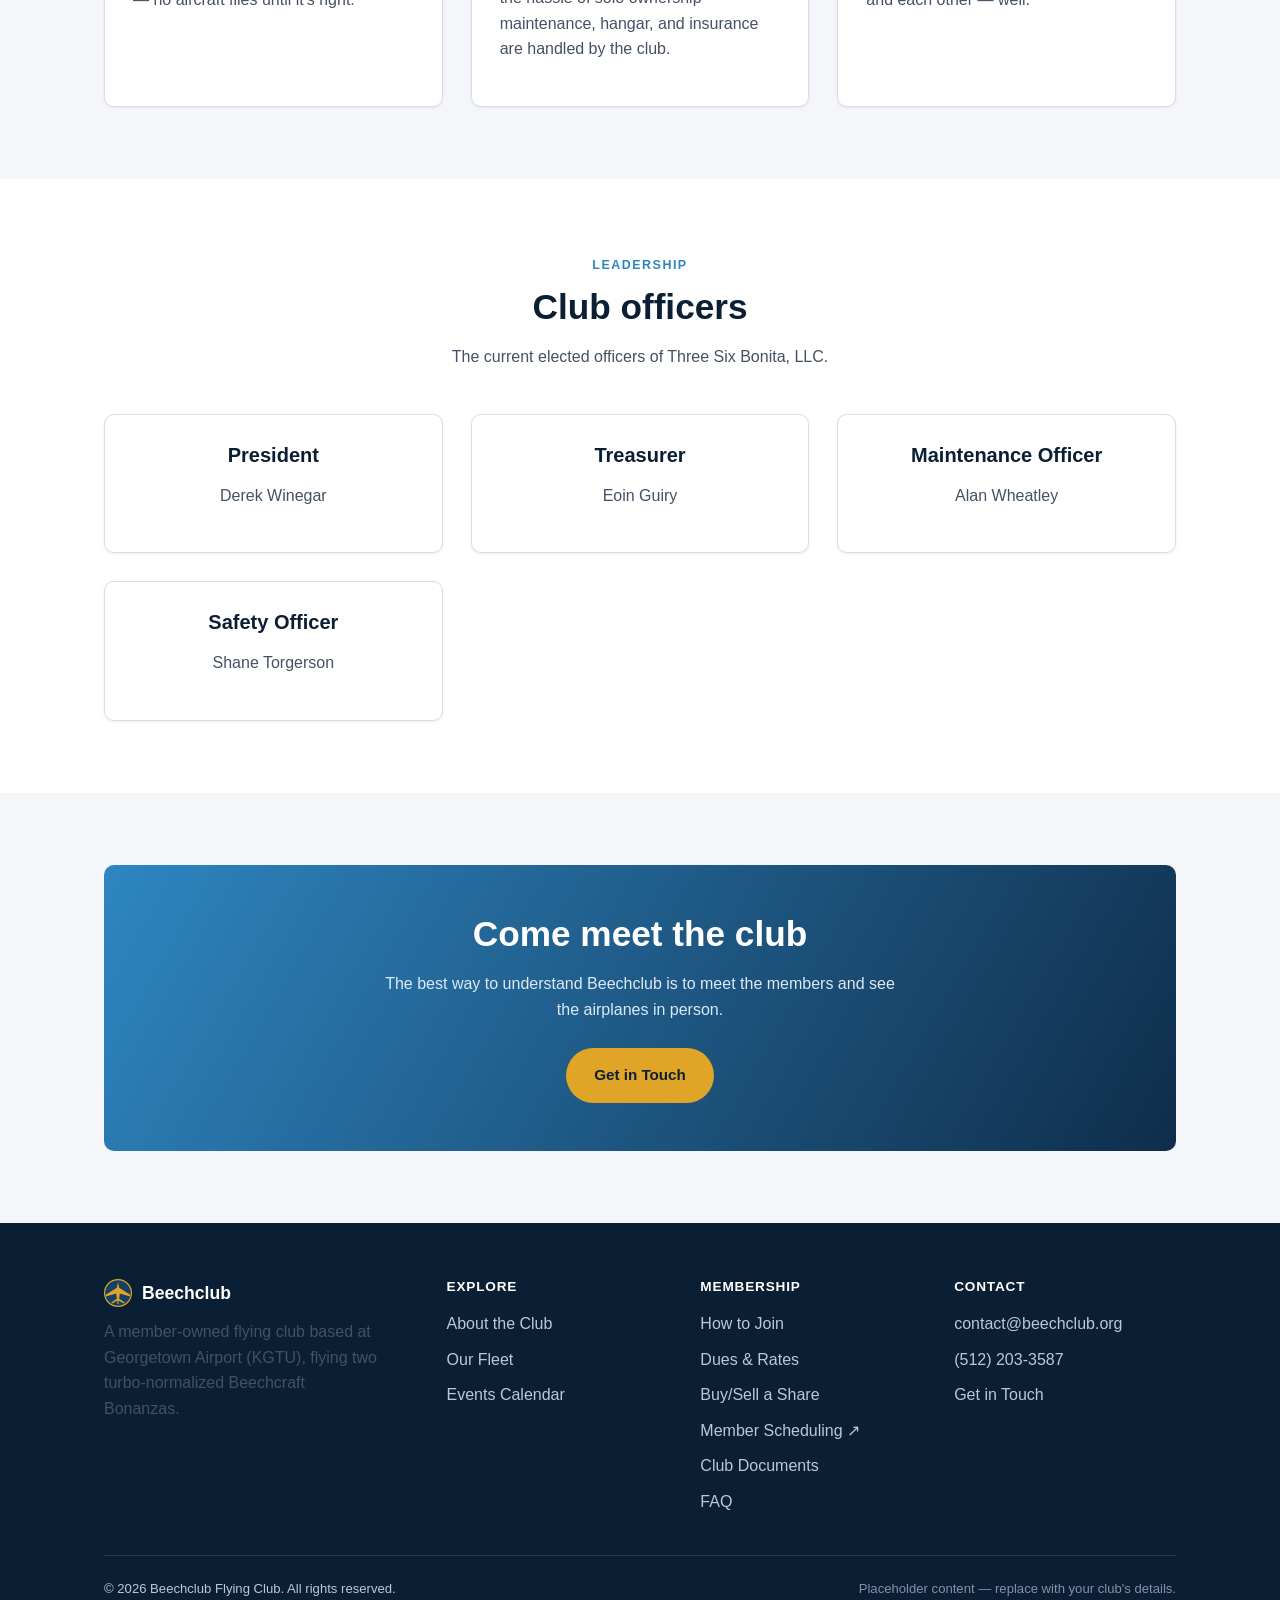
==== commit e8d0de2a: "Add scheduling link to AircraftClubs.com Link the club's online scheduling system in the footer of e" ====
--- a/about.html
+++ b/about.html
@@ -159,6 +159,7 @@
           <li><a href="membership.html">How to Join</a></li>
           <li><a href="membership.html#dues">Dues &amp; Rates</a></li>
           <li><a href="membership.html#shares">Buy/Sell a Share</a></li>
+          <li><a href="https://www.aircraftclubs.com/" target="_blank" rel="noopener">Member Scheduling ↗</a></li>
           <li><a href="documents.html">Club Documents</a></li>
           <li><a href="membership.html#faq">FAQ</a></li>
         </ul>
--- a/styles.css
+++ b/styles.css
@@ -508,6 +508,18 @@
   color: var(--navy-900);
 }
 
+.spec-table td a {
+  color: var(--sky-500);
+  text-decoration: underline;
+  text-decoration-color: var(--gold-500);
+  text-underline-offset: 2px;
+}
+
+.spec-table td a:hover,
+.spec-table td a:focus-visible {
+  color: var(--gold-600);
+}
+
 /* ---------- Tables ---------- */
 
 .table-wrap {
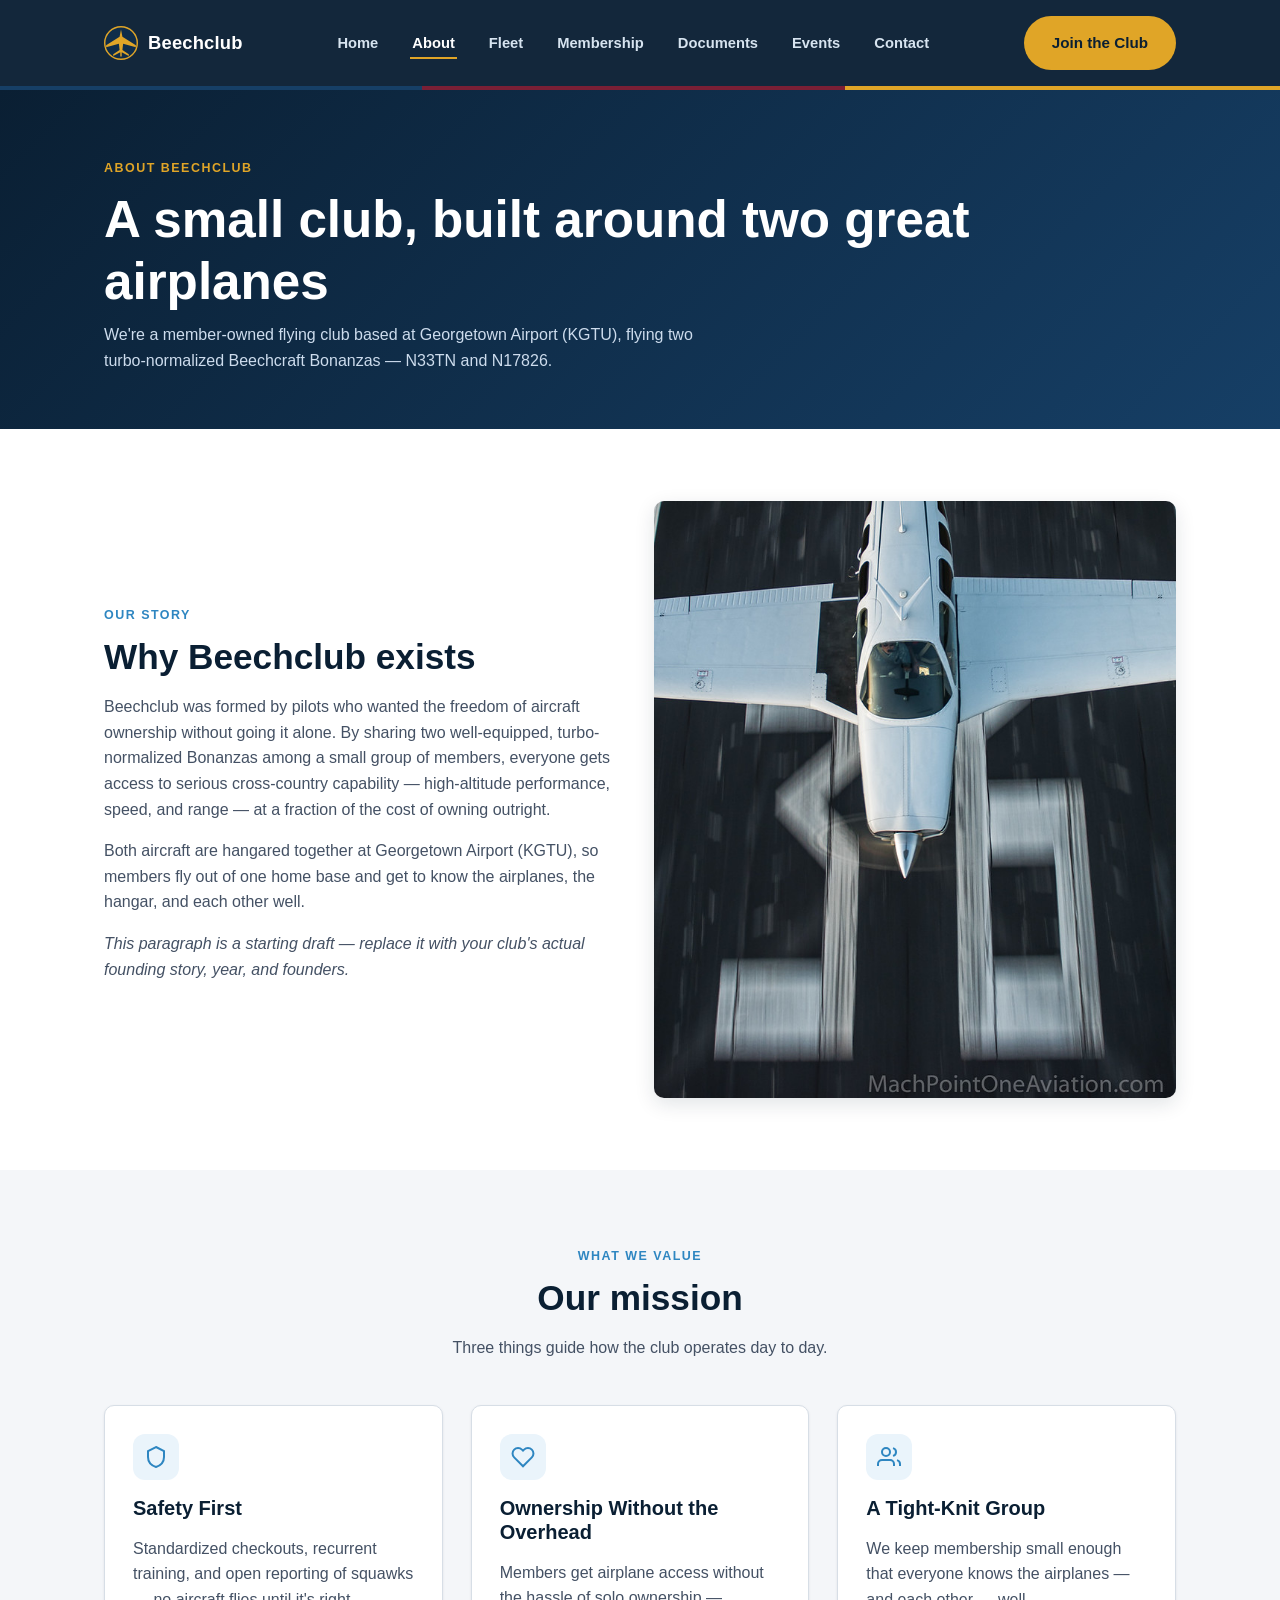
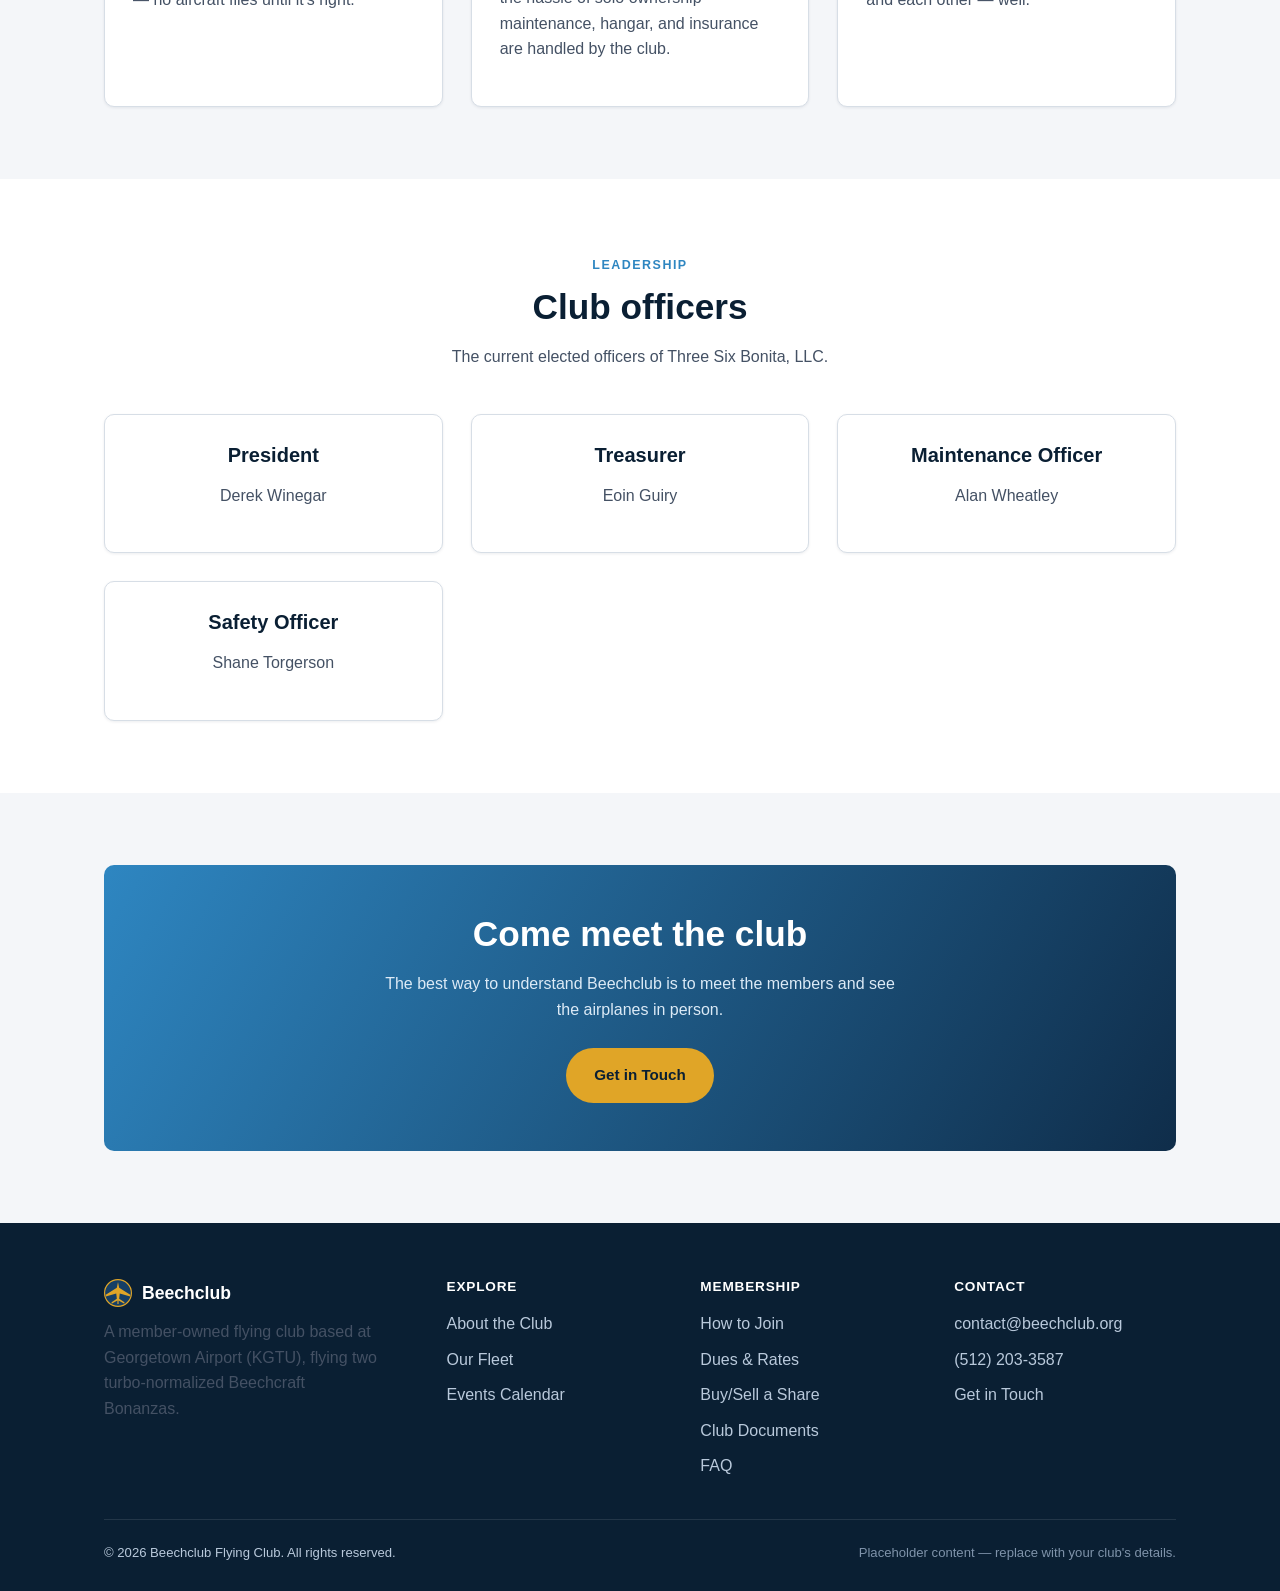
==== commit 7d90a30c: "Trim footer scheduling links, add turbo-normalized blurb Remove the repeated footer scheduling link " ====
--- a/about.html
+++ b/about.html
@@ -159,7 +159,6 @@
           <li><a href="membership.html">How to Join</a></li>
           <li><a href="membership.html#dues">Dues &amp; Rates</a></li>
           <li><a href="membership.html#shares">Buy/Sell a Share</a></li>
-          <li><a href="https://www.aircraftclubs.com/" target="_blank" rel="noopener">Member Scheduling ↗</a></li>
           <li><a href="documents.html">Club Documents</a></li>
           <li><a href="membership.html#faq">FAQ</a></li>
         </ul>
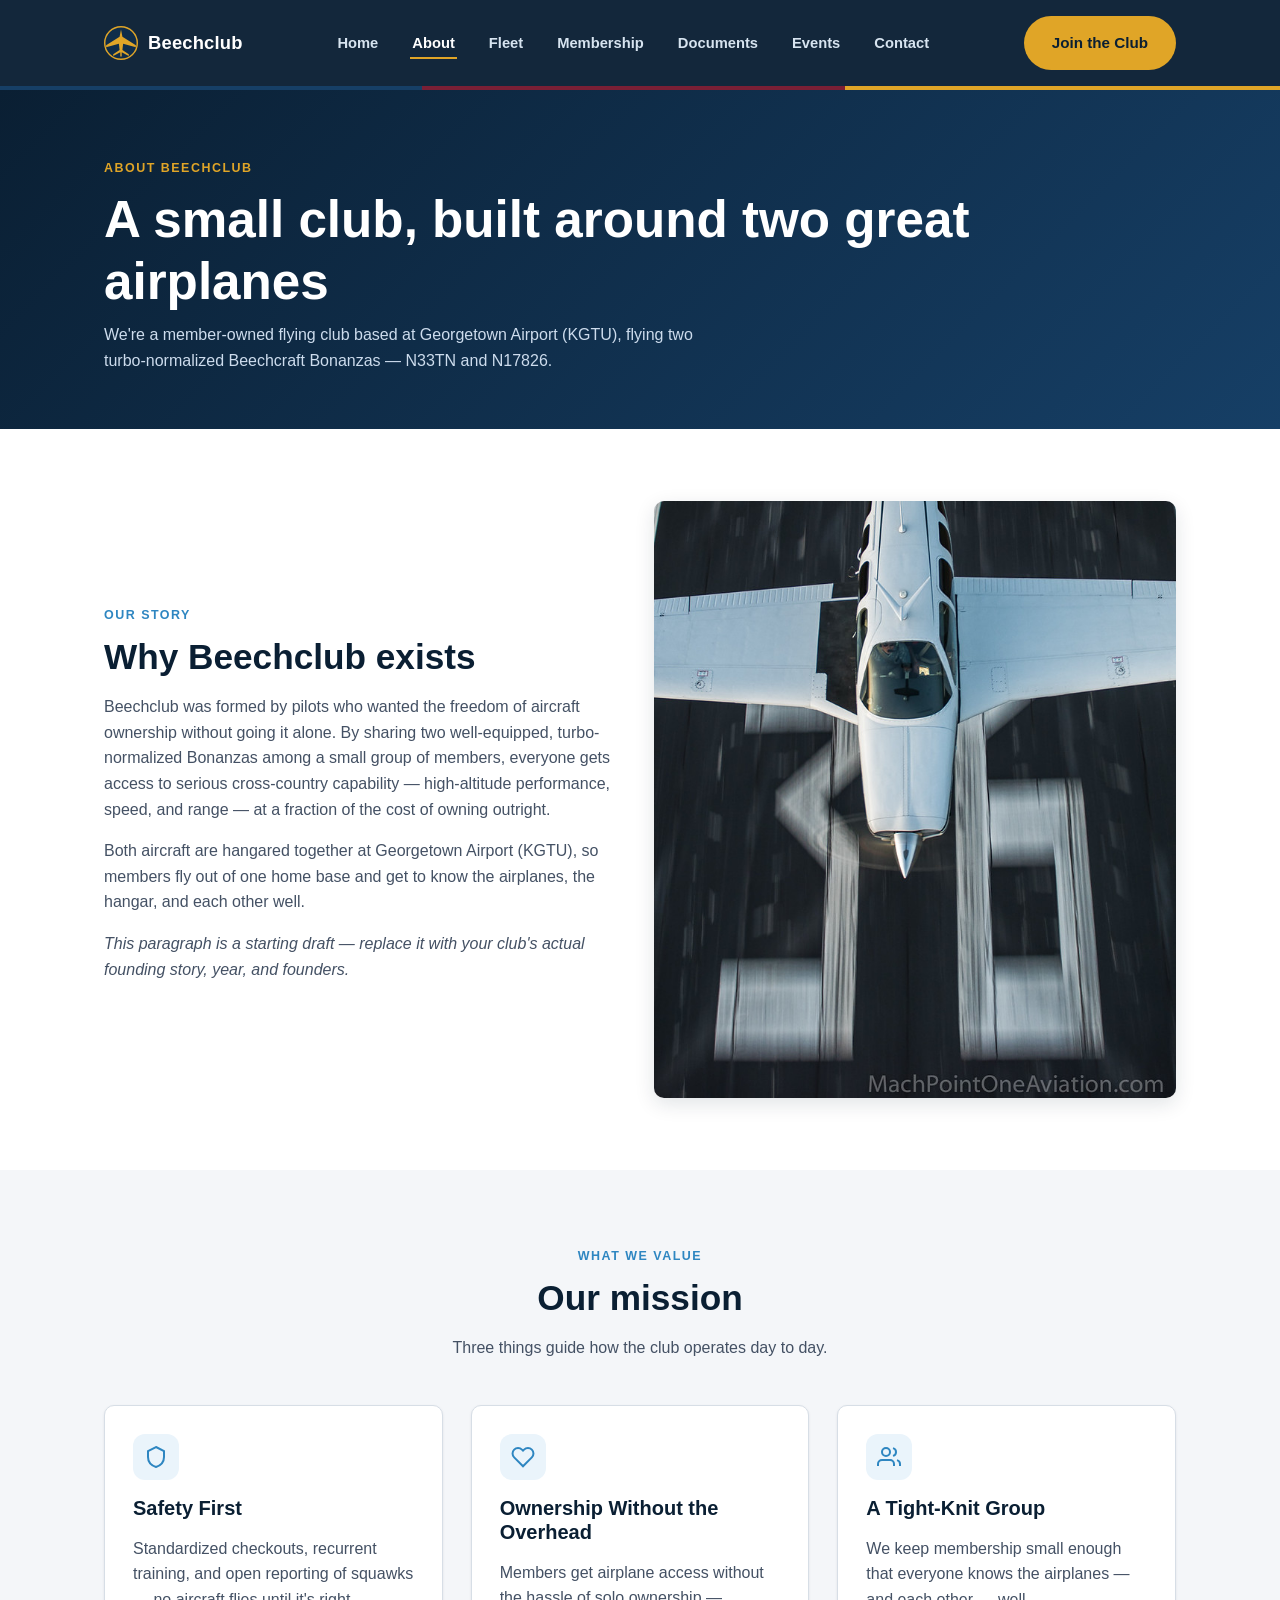
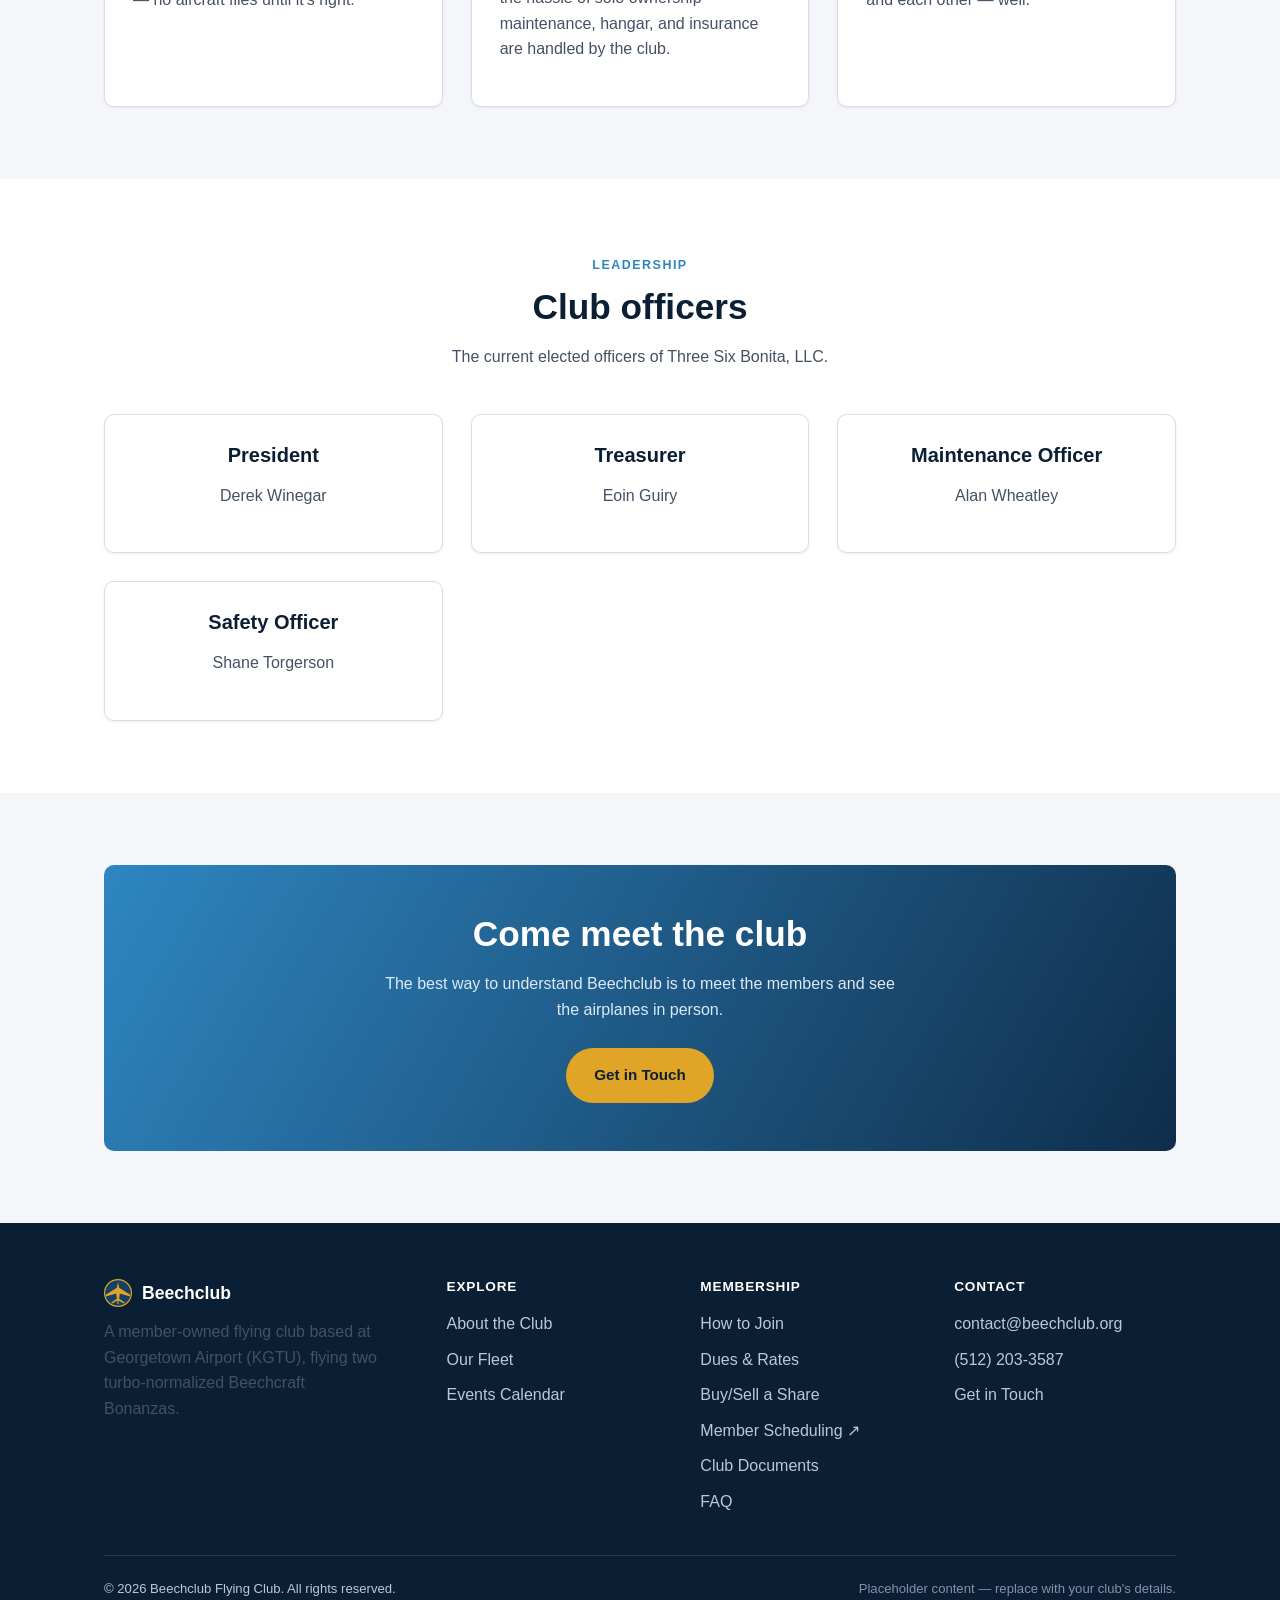
==== commit d9f1b0d0: "Restore scheduling footer links, remove hero stats band Restore the AircraftClubs.com footer link th" ====
--- a/about.html
+++ b/about.html
@@ -159,6 +159,7 @@
           <li><a href="membership.html">How to Join</a></li>
           <li><a href="membership.html#dues">Dues &amp; Rates</a></li>
           <li><a href="membership.html#shares">Buy/Sell a Share</a></li>
+          <li><a href="https://www.aircraftclubs.com/" target="_blank" rel="noopener">Member Scheduling ↗</a></li>
           <li><a href="documents.html">Club Documents</a></li>
           <li><a href="membership.html#faq">FAQ</a></li>
         </ul>
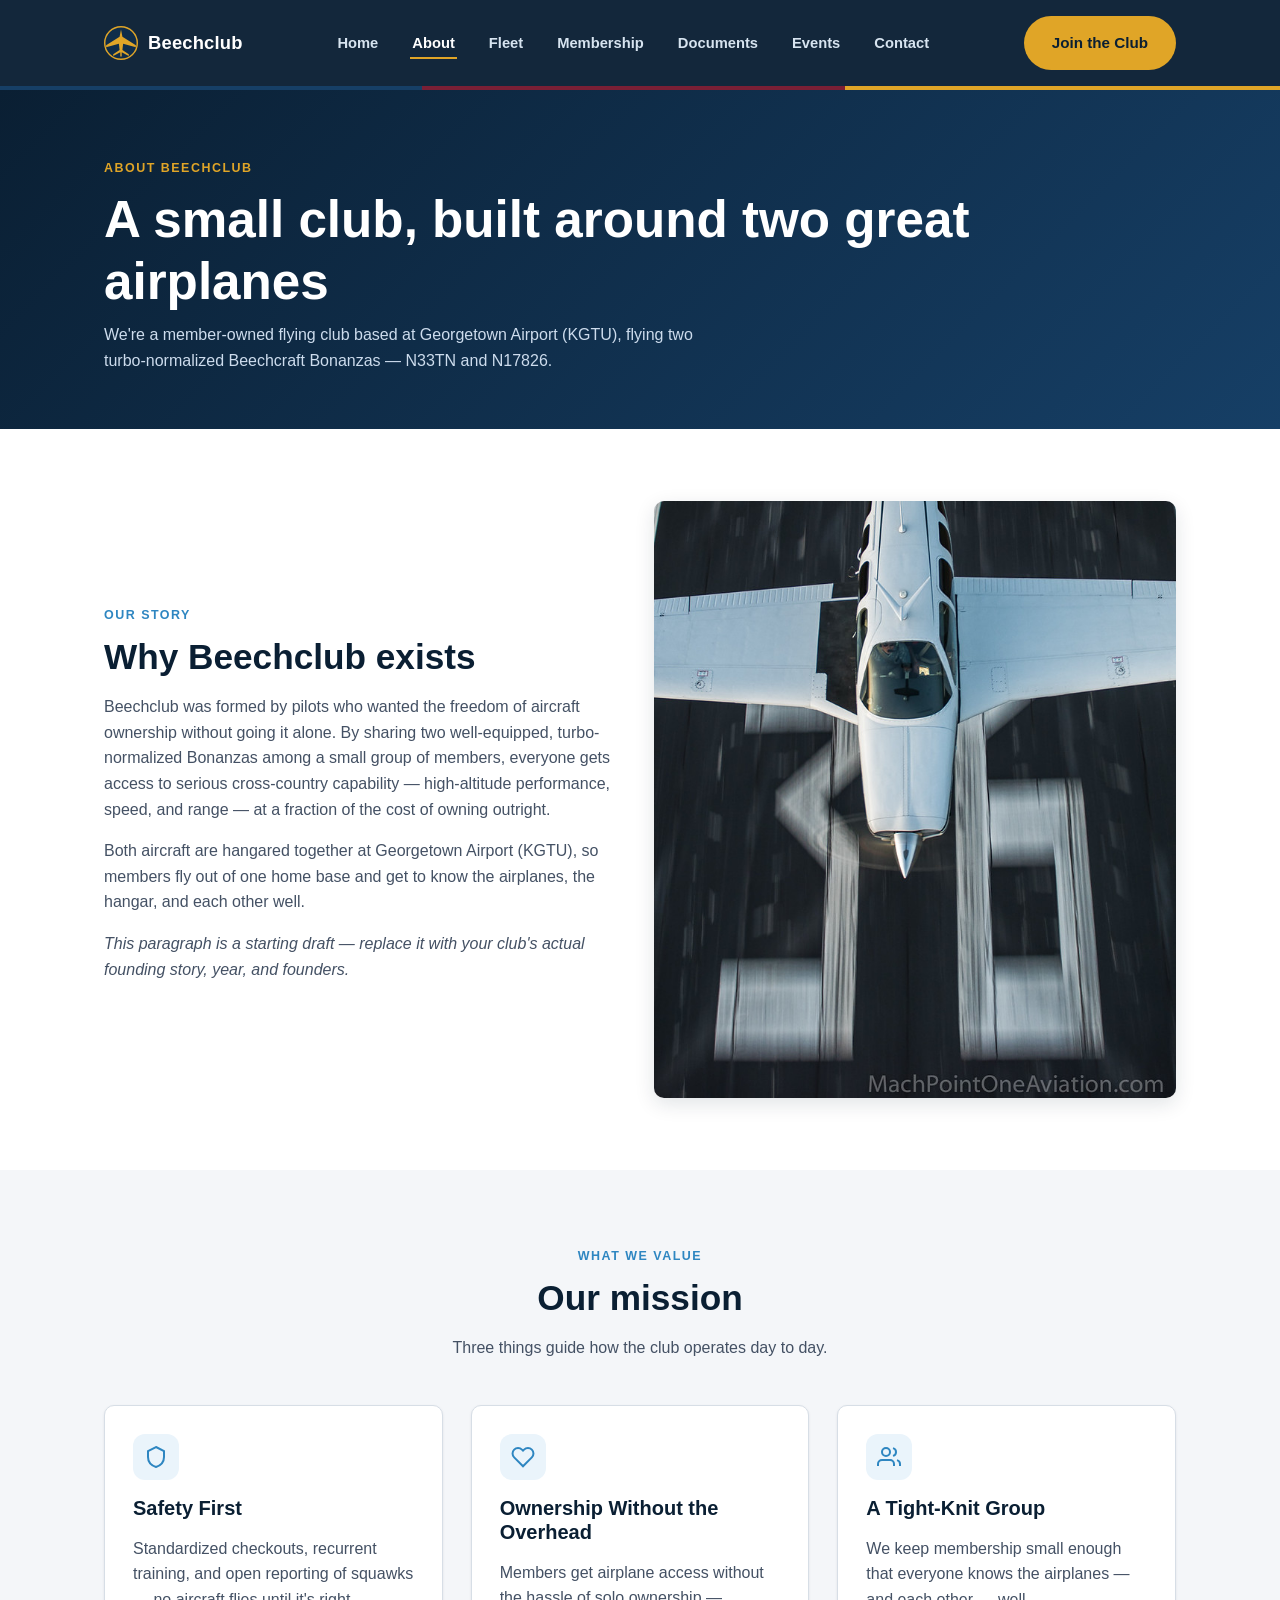
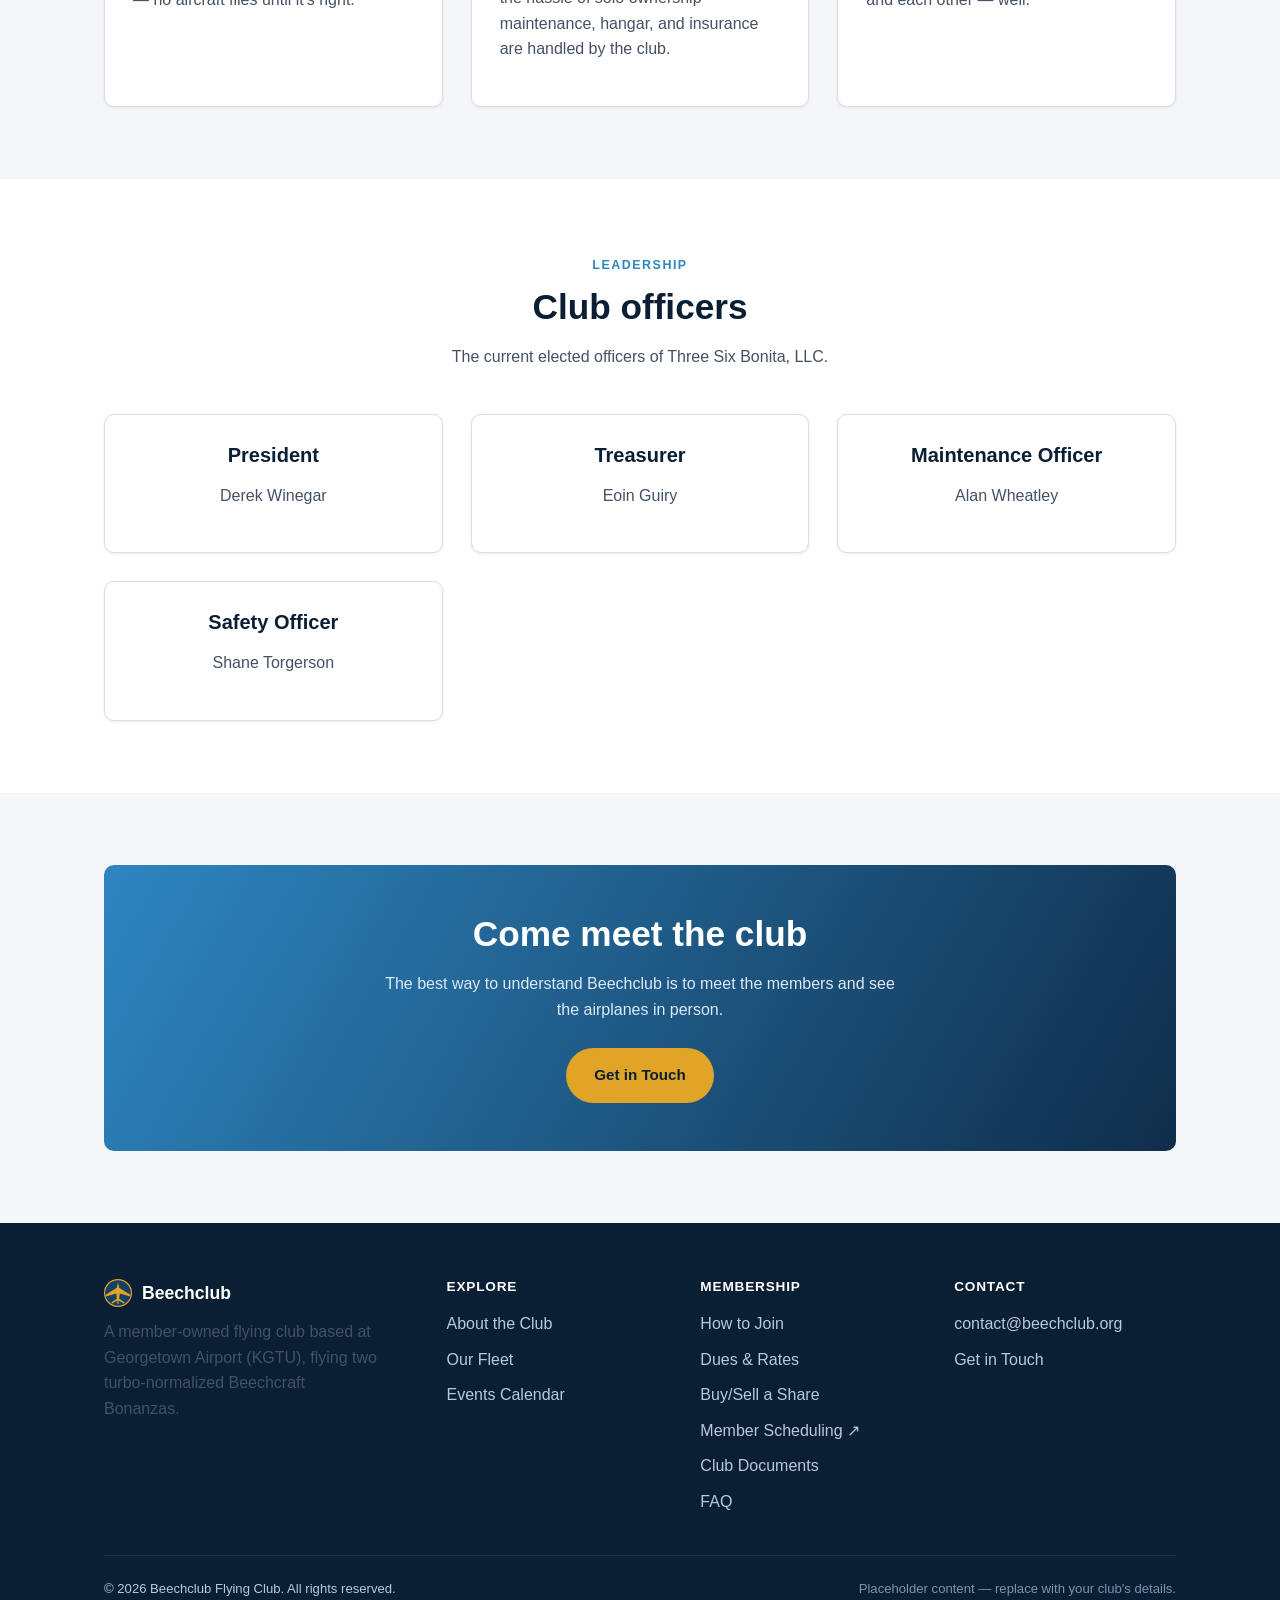
==== commit 39e475f9: "Remove phone number from site Drops the tel: link from the footer contact list on every page and rem" ====
--- a/about.html
+++ b/about.html
@@ -168,7 +168,6 @@
         <h4>Contact</h4>
         <ul>
           <li><a href="mailto:contact@beechclub.org">contact@beechclub.org</a></li>
-          <li><a href="tel:+15122033587">(512) 203-3587</a></li>
           <li><a href="contact.html">Get in Touch</a></li>
         </ul>
       </div>
